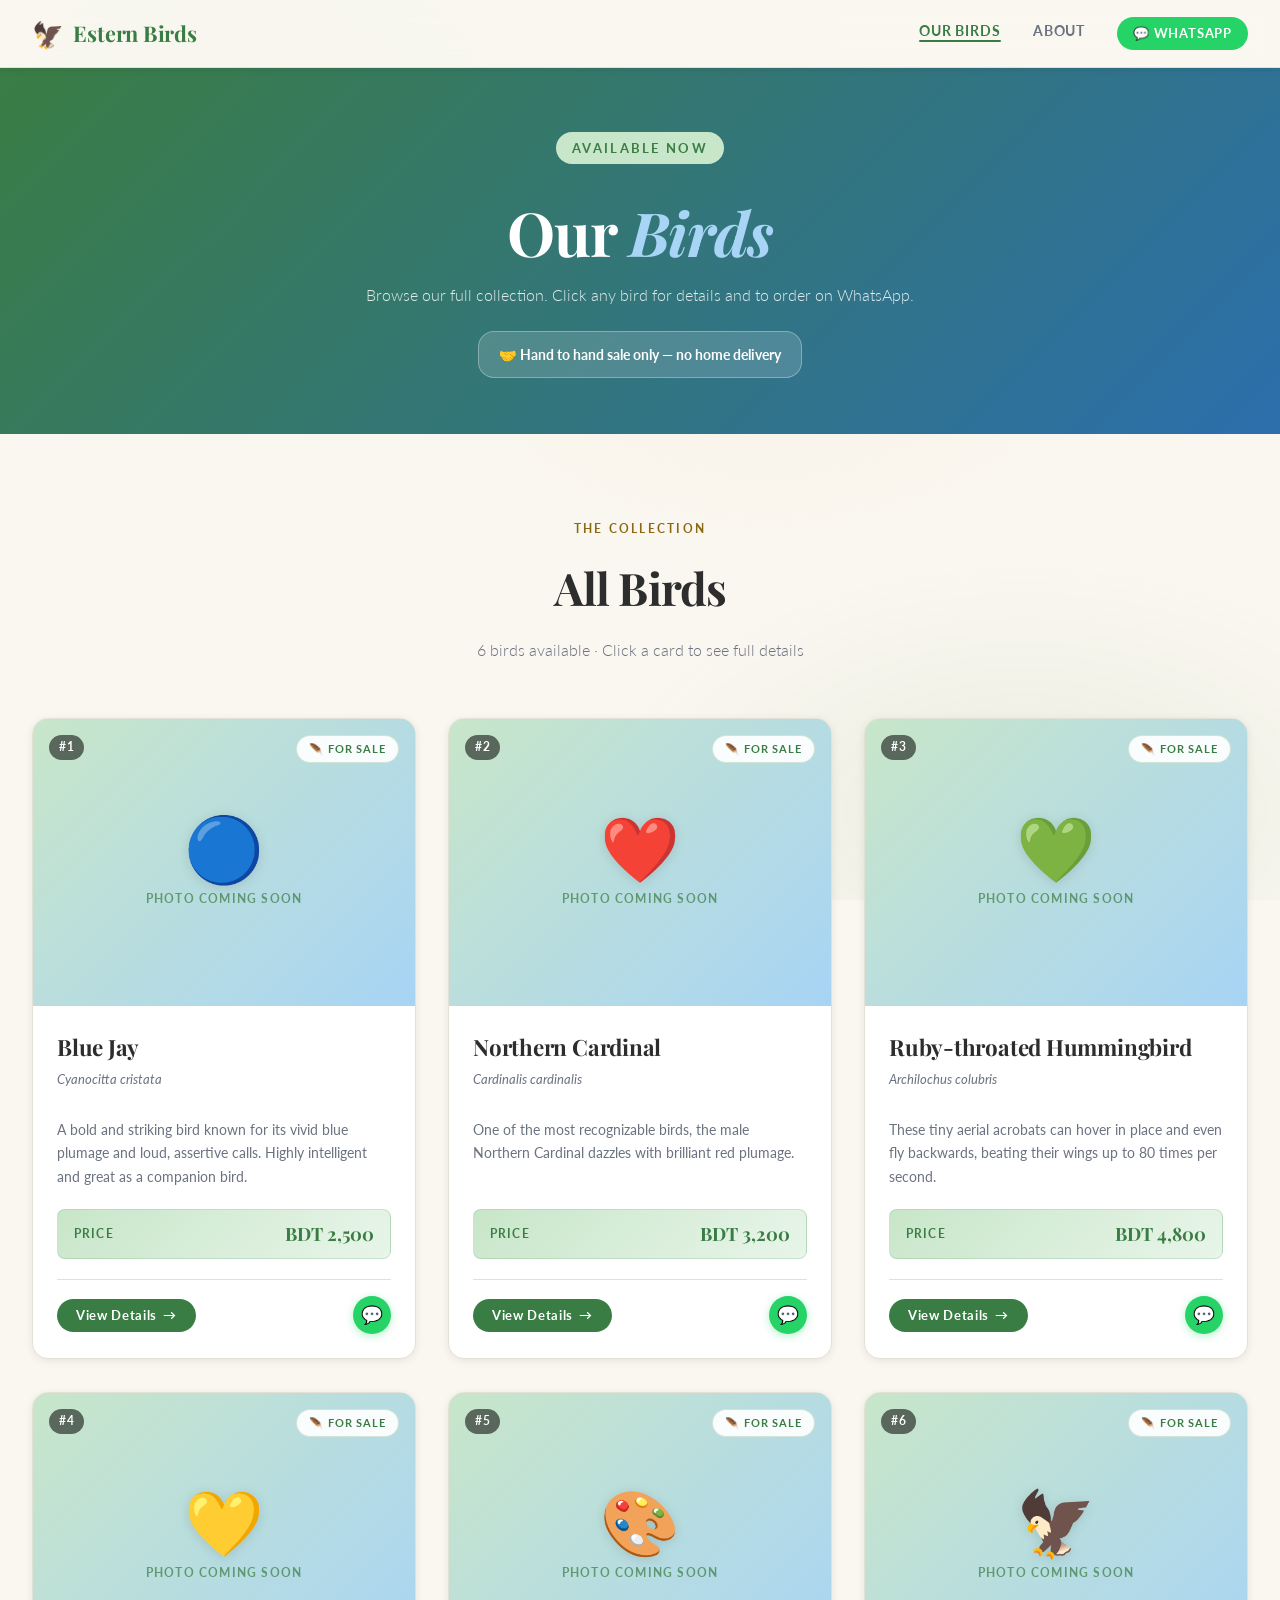
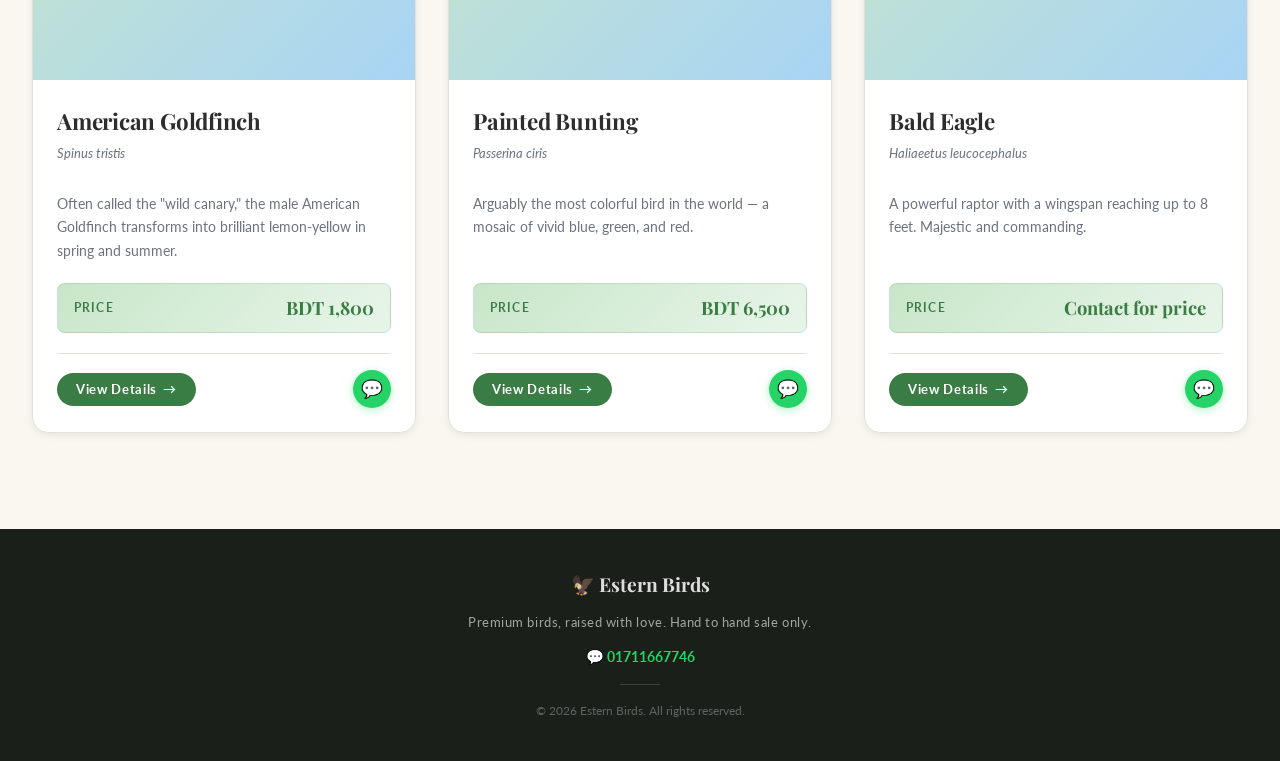
==== birds.html @ b50571fa "Estern Birds v5.1 — bird shop website" ====
<!DOCTYPE html>
<html lang="en">
<head>
  <meta charset="UTF-8" />
  <meta name="viewport" content="width=device-width, initial-scale=1.0" />
  <meta name="description" content="Estern Birds — browse all our birds for sale. Hand to hand sale only. Contact us on WhatsApp: 01711667746." />
  <title>Our Birds — Estern Birds</title>

  <link rel="dns-prefetch" href="https://fonts.googleapis.com" />
  <link rel="dns-prefetch" href="https://cdn.jsdelivr.net" />
  <link rel="dns-prefetch" href="https://xirusglqbsijqqzzzuqk.supabase.co" />
  <link rel="dns-prefetch" href="https://res.cloudinary.com" />

  <link rel="preconnect" href="https://fonts.googleapis.com" />
  <link rel="preconnect" href="https://fonts.gstatic.com" crossorigin />

  <link rel="stylesheet" href="https://fonts.googleapis.com/css2?family=Playfair+Display:ital,wght@0,700;1,400&family=Lato:wght@300;400;700&display=swap" />
  <link rel="stylesheet" href="styles.css" />

  <script src="https://cdn.jsdelivr.net/npm/@supabase/supabase-js@2/dist/umd/supabase.min.js" defer></script>
</head>
<body>

  <!-- ===================== NAVIGATION ===================== -->
  <nav class="navbar" role="navigation" aria-label="Main navigation">
    <a href="index.html" class="navbar__logo" aria-label="Estern Birds home">
      <span class="navbar__logo-icon" aria-hidden="true">🦅</span>
      Estern Birds
    </a>
    <ul class="navbar__links">
      <li><a href="birds.html" class="navbar__link--active">Our Birds</a></li>
      <li><a href="index.html#about">About</a></li>
      <li>
        <a href="https://wa.me/8801711667746" target="_blank" rel="noopener noreferrer" class="navbar__whatsapp">
          💬 WhatsApp
        </a>
      </li>
    </ul>
  </nav>

  <!-- ===================== PAGE HEADER ===================== -->
  <header class="page-hero">
    <div class="page-hero__inner">
      <span class="hero__eyebrow">Available Now</span>
      <h1 class="page-hero__title">Our <em>Birds</em></h1>
      <p class="page-hero__subtitle">Browse our full collection. Click any bird for details and to order on WhatsApp.</p>
      <div class="page-hero__notice">
        🤝 Hand to hand sale only — no home delivery
      </div>
    </div>
  </header>

  <!-- ===================== BIRDS GRID ===================== -->
  <main>
    <section class="gallery" aria-labelledby="gallery-title">
      <div class="section-header reveal">
        <span class="section-header__eyebrow">The Collection</span>
        <h2 class="section-header__title" id="gallery-title">All Birds</h2>
        <p class="section-header__subtitle">
          <span id="stat-count">—</span> birds available · Click a card to see full details
        </p>
      </div>
      <div class="bird-grid" id="bird-grid" role="list" aria-label="Bird collection">
        <div class="loading-state" aria-live="polite">
          <div class="loading-spinner" aria-hidden="true"></div>
          <p>Loading birds…</p>
        </div>
      </div>
    </section>
  </main>

  <!-- ===================== FOOTER ===================== -->
  <footer class="footer" role="contentinfo">
    <div class="footer__inner">
      <div class="footer__logo">🦅 Estern Birds</div>
      <div class="footer__tagline">Premium birds, raised with love. Hand to hand sale only.</div>
      <a href="https://wa.me/8801711667746" target="_blank" rel="noopener noreferrer" class="footer__whatsapp">
        💬 01711667746
      </a>
      <div class="footer__divider" aria-hidden="true"></div>
      <div class="footer__copy">&copy; <span id="footer-year"></span> Estern Birds. All rights reserved.</div>
    </div>
  </footer>

  <!-- ===================== MODAL ===================== -->
  <div class="modal-overlay" id="modal-overlay" role="dialog" aria-modal="true"
       aria-labelledby="modal-bird-name" aria-hidden="true">
    <div class="modal">
      <div class="modal__image-wrap" id="modal-media-wrap">
        <video class="modal__video" id="modal-video" controls playsinline
               style="display:none" preload="none">
          Your browser does not support video.
        </video>
        <img class="modal__image" id="modal-image" src="" alt="" style="display:none" />
        <div class="modal__placeholder" id="modal-placeholder" aria-hidden="true"></div>
        <button class="modal__close" id="modal-close" aria-label="Close bird details">✕</button>
      </div>
      <div class="modal__body">
        <div class="modal__id" id="modal-id"></div>
        <h2 class="modal__name" id="modal-bird-name"></h2>
        <p class="modal__species" id="modal-species"></p>
        <div class="modal__meta" id="modal-meta"></div>
        <p class="modal__description" id="modal-description"></p>
        <div class="modal__fun-fact" id="modal-fun-fact-block">
          <span class="modal__fun-fact-icon" aria-hidden="true">💡</span>
          <div class="modal__fun-fact-content">
            <strong>Fun Fact</strong>
            <p id="modal-fun-fact"></p>
          </div>
        </div>
        <div class="modal__purchase">
          <div class="modal__price-wrap">
            <span class="modal__price-label">Price</span>
            <span class="modal__price" id="modal-price"></span>
          </div>
          <a class="modal__whatsapp-btn" id="modal-whatsapp" href="#" target="_blank" rel="noopener noreferrer">
            💬 Order on WhatsApp
          </a>
        </div>
        <p class="modal__sale-note">🤝 Hand to hand sale only — no home delivery</p>
      </div>
    </div>
  </div>

  <script src="script.js" defer></script>
</body>
</html>
---- styles.css ----
/* ============================================================
   Estern Birds — styles.css  v5.0
   ============================================================ */

/* Fonts loaded via <link> in HTML for faster render — no @import here */

/* ---------- CSS Custom Properties ---------- */
:root {
  --color-sky:        #5b9bd5;
  --color-sky-light:  #a8d4f5;
  --color-sky-dark:   #2c6fad;
  --color-forest:     #3a7d44;
  --color-forest-mid: #5aaa68;
  --color-forest-light: #c8e6c9;
  --color-earth:      #8b6914;
  --color-earth-light:#f5e6c8;
  --color-cream:      #faf7f0;
  --color-white:      #ffffff;
  --color-text:       #2d2d2d;
  --color-text-muted: #6b7280;
  --color-border:     #e5e0d5;

  --font-heading: 'Playfair Display', Georgia, serif;
  --font-body:    'Lato', 'Helvetica Neue', Arial, sans-serif;

  --shadow-sm:  0 2px 8px rgba(0,0,0,0.08);
  --shadow-md:  0 6px 24px rgba(0,0,0,0.12);
  --shadow-lg:  0 16px 48px rgba(0,0,0,0.18);
  --radius-sm:  8px;
  --radius-md:  16px;
  --radius-lg:  24px;

  --transition: 0.3s cubic-bezier(0.4, 0, 0.2, 1);
}

/* ---------- Reset & Base ---------- */
*, *::before, *::after {
  box-sizing: border-box;
  margin: 0;
  padding: 0;
}

html {
  scroll-behavior: smooth;
}

body {
  font-family: var(--font-body);
  color: var(--color-text);
  background-color: var(--color-cream);
  line-height: 1.6;
  overflow-x: hidden;
}

img {
  max-width: 100%;
  display: block;
}

a {
  color: inherit;
  text-decoration: none;
}

/* ---------- Static Background (no animation = faster paint) ---------- */
body::before {
  content: '';
  position: fixed;
  inset: 0;
  z-index: -1;
  background:
    radial-gradient(ellipse 80% 60% at 20% 10%, rgba(91,155,213,0.10) 0%, transparent 60%),
    radial-gradient(ellipse 60% 50% at 80% 90%, rgba(58,125,68,0.08) 0%, transparent 55%),
    radial-gradient(ellipse 50% 40% at 60% 40%, rgba(245,230,200,0.15) 0%, transparent 50%);
  will-change: auto;
}

/* ---------- Navigation ---------- */
.navbar {
  position: sticky;
  top: 0;
  z-index: 100;
  display: flex;
  align-items: center;
  justify-content: space-between;
  padding: 0 2rem;
  height: 68px;
  background: rgba(250, 247, 240, 0.88);
  backdrop-filter: blur(12px);
  -webkit-backdrop-filter: blur(12px);
  border-bottom: 1px solid var(--color-border);
  box-shadow: var(--shadow-sm);
}

.navbar__logo {
  display: flex;
  align-items: center;
  gap: 0.6rem;
  font-family: var(--font-heading);
  font-size: 1.35rem;
  font-weight: 700;
  color: var(--color-forest);
  letter-spacing: -0.01em;
}

.navbar__logo-icon {
  font-size: 1.6rem;
  line-height: 1;
}

.navbar__links {
  display: flex;
  list-style: none;
  gap: 2rem;
}

.navbar__links a {
  font-size: 0.9rem;
  font-weight: 700;
  letter-spacing: 0.06em;
  text-transform: uppercase;
  color: var(--color-text-muted);
  transition: color var(--transition);
  position: relative;
}

.navbar__links a::after {
  content: '';
  position: absolute;
  bottom: -3px;
  left: 0;
  width: 0;
  height: 2px;
  background: var(--color-forest);
  border-radius: 2px;
  transition: width var(--transition);
}

.navbar__links a:hover {
  color: var(--color-forest);
}

.navbar__links a:hover::after {
  width: 100%;
}

.navbar__whatsapp {
  display: inline-flex;
  align-items: center;
  gap: 0.35rem;
  background: #25d366;
  color: #fff !important;
  padding: 0.35rem 1rem;
  border-radius: 100px;
  font-size: 0.82rem !important;
  transition: background var(--transition), transform var(--transition) !important;
}

.navbar__whatsapp:hover {
  background: #1ebe5d !important;
  transform: translateY(-1px);
}

.navbar__whatsapp::after {
  display: none !important;
}

/* ---------- Birds Page Hero ---------- */
.page-hero {
  background: linear-gradient(135deg, var(--color-forest) 0%, var(--color-sky-dark) 100%);
  color: var(--color-white);
  padding: 4rem 2rem 3.5rem;
  text-align: center;
}

.page-hero__inner {
  max-width: 700px;
  margin: 0 auto;
}

.page-hero__title {
  font-family: var(--font-heading);
  font-size: clamp(2.2rem, 5vw, 3.8rem);
  font-weight: 700;
  line-height: 1.1;
  color: var(--color-white);
  margin: 0.8rem 0 1rem;
  letter-spacing: -0.02em;
}

.page-hero__title em {
  font-style: italic;
  color: var(--color-sky-light);
}

.page-hero__subtitle {
  font-size: 1rem;
  opacity: 0.85;
  font-weight: 300;
  margin-bottom: 1.5rem;
}

.page-hero__notice {
  display: inline-flex;
  align-items: center;
  gap: 0.6rem;
  background: rgba(255,255,255,0.15);
  border: 1px solid rgba(255,255,255,0.3);
  border-radius: var(--radius-md);
  padding: 0.75rem 1.25rem;
  font-size: 0.88rem;
  font-weight: 700;
  color: #fff;
  max-width: 480px;
  text-align: left;
  line-height: 1.5;
}

/* Active nav link */
.navbar__link--active {
  color: var(--color-forest) !important;
}

.navbar__link--active::after {
  width: 100% !important;
}

/* Modal sale note */
.modal__sale-note {
  margin-top: 1rem;
  text-align: center;
  font-size: 0.82rem;
  font-weight: 700;
  color: var(--color-text-muted);
  background: var(--color-earth-light);
  border-radius: var(--radius-sm);
  padding: 0.5rem 1rem;
}

/* ---------- Hero Notice ---------- */
.hero__notice {
  display: inline-flex;
  align-items: center;
  gap: 0.6rem;
  background: var(--color-forest-light);
  border: 1px solid rgba(58,125,68,0.25);
  color: var(--color-forest);
  font-size: 0.88rem;
  font-weight: 700;
  padding: 0.55rem 1.25rem;
  border-radius: 100px;
  margin-bottom: 2rem;
}

/* ---------- Featured Section ---------- */
.featured {
  padding: 5rem 2rem 4rem;
  background: var(--color-cream);
}

.featured__inner {
  max-width: 1280px;
  margin: 0 auto;
}

.featured__cta-wrap {
  text-align: center;
  margin-top: 3rem;
}

.featured__cta {
  display: inline-flex;
  align-items: center;
  gap: 0.5rem;
  background: var(--color-forest);
  color: var(--color-white);
  font-family: var(--font-body);
  font-size: 1rem;
  font-weight: 700;
  padding: 0.9rem 2.2rem;
  border-radius: 100px;
  text-decoration: none;
  transition: background var(--transition), transform var(--transition), box-shadow var(--transition);
  box-shadow: 0 4px 16px rgba(58,125,68,0.3);
}

.featured__cta:hover {
  background: var(--color-sky-dark);
  transform: translateY(-2px);
  box-shadow: 0 8px 24px rgba(44,111,173,0.35);
}

/* ---------- How It Works ---------- */
.how {
  background: linear-gradient(135deg, #f0f7f1 0%, #e8f4fd 100%);
  padding: 5rem 2rem;
  border-top: 1px solid var(--color-border);
  border-bottom: 1px solid var(--color-border);
}

.how__inner {
  max-width: 900px;
  margin: 0 auto;
  text-align: center;
}

.how__steps {
  display: flex;
  align-items: center;
  justify-content: center;
  gap: 1.5rem;
  margin-top: 3rem;
  flex-wrap: wrap;
}

.how__step {
  background: var(--color-white);
  border-radius: var(--radius-md);
  padding: 2rem 1.5rem;
  flex: 1;
  min-width: 180px;
  max-width: 220px;
  box-shadow: var(--shadow-sm);
  border: 1px solid var(--color-border);
}

.how__step-icon {
  font-size: 2.5rem;
  margin-bottom: 0.75rem;
}

.how__step-title {
  font-family: var(--font-heading);
  font-size: 1.1rem;
  font-weight: 700;
  color: var(--color-text);
  margin-bottom: 0.5rem;
}

.how__step-text {
  font-size: 0.85rem;
  color: var(--color-text-muted);
  line-height: 1.6;
}

.how__step-arrow {
  font-size: 1.5rem;
  color: var(--color-forest);
  font-weight: 700;
  flex-shrink: 0;
}

@media (max-width: 600px) {
  .how__step-arrow { display: none; }
  .how__steps { gap: 1rem; }
  .how__step { max-width: 100%; }
}

/* ---------- Hero ---------- */
.hero {
  position: relative;
  display: flex;
  flex-direction: column;
  align-items: center;
  justify-content: center;
  text-align: center;
  padding: 7rem 2rem 6rem;
  overflow: hidden;
}

.hero__feathers {
  position: absolute;
  inset: 0;
  pointer-events: none;
  overflow: hidden;
}

.hero__feather {
  position: absolute;
  font-size: 1.4rem;
  opacity: 0.18;
  animation: floatFeather linear infinite;
}

.hero__feather:nth-child(1)  { left: 8%;  top: 15%; animation-duration: 14s; animation-delay: 0s;   font-size: 1.8rem; }
.hero__feather:nth-child(2)  { left: 22%; top: 70%; animation-duration: 18s; animation-delay: -4s;  font-size: 1.2rem; }
.hero__feather:nth-child(3)  { left: 40%; top: 10%; animation-duration: 12s; animation-delay: -2s;  font-size: 2rem;   }
.hero__feather:nth-child(4)  { left: 60%; top: 80%; animation-duration: 16s; animation-delay: -6s;  font-size: 1.5rem; }
.hero__feather:nth-child(5)  { left: 78%; top: 20%; animation-duration: 20s; animation-delay: -8s;  font-size: 1.1rem; }
.hero__feather:nth-child(6)  { left: 90%; top: 55%; animation-duration: 15s; animation-delay: -3s;  font-size: 1.7rem; }
.hero__feather:nth-child(7)  { left: 5%;  top: 50%; animation-duration: 22s; animation-delay: -10s; font-size: 1.3rem; }
.hero__feather:nth-child(8)  { left: 50%; top: 45%; animation-duration: 17s; animation-delay: -5s;  font-size: 0.9rem; }

@keyframes floatFeather {
  0%   { transform: translateY(0px) rotate(0deg);   opacity: 0.18; }
  25%  { transform: translateY(-18px) rotate(8deg);  opacity: 0.25; }
  50%  { transform: translateY(-8px) rotate(-5deg);  opacity: 0.18; }
  75%  { transform: translateY(-22px) rotate(12deg); opacity: 0.22; }
  100% { transform: translateY(0px) rotate(0deg);   opacity: 0.18; }
}

.hero__eyebrow {
  display: inline-block;
  font-family: var(--font-body);
  font-size: 0.8rem;
  font-weight: 700;
  letter-spacing: 0.18em;
  text-transform: uppercase;
  color: var(--color-forest);
  background: var(--color-forest-light);
  padding: 0.35rem 1rem;
  border-radius: 100px;
  margin-bottom: 1.4rem;
}

.hero__title {
  font-family: var(--font-heading);
  font-size: clamp(2.8rem, 7vw, 5.5rem);
  font-weight: 700;
  line-height: 1.1;
  color: var(--color-text);
  margin-bottom: 1.2rem;
  letter-spacing: -0.02em;
}

.hero__title em {
  font-style: italic;
  color: var(--color-forest);
}

.hero__tagline {
  font-size: clamp(1rem, 2.5vw, 1.25rem);
  color: var(--color-text-muted);
  max-width: 560px;
  margin-bottom: 2.5rem;
  font-weight: 300;
  line-height: 1.7;
}

.hero__sale-note {
  display: block;
  margin-top: 0.75rem;
  font-size: 0.95rem;
  font-weight: 700;
  color: var(--color-forest);
  background: var(--color-forest-light);
  padding: 0.4rem 1rem;
  border-radius: 100px;
  display: inline-block;
}

.hero__actions {
  display: flex;
  gap: 1rem;
  flex-wrap: wrap;
  justify-content: center;
}

.hero__cta {
  display: inline-flex;
  align-items: center;
  gap: 0.5rem;
  background: var(--color-forest);
  color: var(--color-white);
  font-family: var(--font-body);
  font-size: 0.95rem;
  font-weight: 700;
  letter-spacing: 0.04em;
  padding: 0.85rem 2rem;
  border-radius: 100px;
  border: none;
  cursor: pointer;
  transition: background var(--transition), transform var(--transition), box-shadow var(--transition);
  box-shadow: 0 4px 16px rgba(58,125,68,0.35);
}

.hero__cta:hover {
  background: var(--color-sky-dark);
  transform: translateY(-2px);
  box-shadow: 0 8px 24px rgba(44,111,173,0.35);
}

.hero__cta--whatsapp {
  background: #25d366;
  box-shadow: 0 4px 16px rgba(37,211,102,0.35);
}

.hero__cta--whatsapp:hover {
  background: #1ebe5d;
  box-shadow: 0 8px 24px rgba(37,211,102,0.4);
}

.hero__stats {
  display: flex;
  gap: 3rem;
  margin-top: 4rem;
  padding-top: 2.5rem;
  border-top: 1px solid var(--color-border);
}

.hero__stat {
  text-align: center;
}

.hero__stat-number {
  font-family: var(--font-heading);
  font-size: 2rem;
  font-weight: 700;
  color: var(--color-forest);
  line-height: 1;
}

.hero__stat-label {
  font-size: 0.8rem;
  color: var(--color-text-muted);
  text-transform: uppercase;
  letter-spacing: 0.1em;
  margin-top: 0.3rem;
}

/* ---------- Gallery Section ---------- */
.gallery {
  padding: 5rem 2rem 6rem;
  max-width: 1280px;
  margin: 0 auto;
}

.section-header {
  text-align: center;
  margin-bottom: 3.5rem;
}

.section-header__eyebrow {
  display: inline-block;
  font-size: 0.78rem;
  font-weight: 700;
  letter-spacing: 0.18em;
  text-transform: uppercase;
  color: var(--color-earth);
  margin-bottom: 0.8rem;
}

.section-header__title {
  font-family: var(--font-heading);
  font-size: clamp(1.8rem, 4vw, 2.8rem);
  font-weight: 700;
  color: var(--color-text);
  letter-spacing: -0.02em;
  margin-bottom: 0.8rem;
}

.section-header__subtitle {
  font-size: 1rem;
  color: var(--color-text-muted);
  max-width: 480px;
  margin: 0 auto;
  font-weight: 300;
}

/* ---------- Bird Grid ---------- */
.bird-grid {
  display: grid;
  grid-template-columns: repeat(auto-fill, minmax(320px, 1fr));
  gap: 2rem;
}

/* ---------- Bird Card ---------- */
.bird-card {
  background: var(--color-white);
  border-radius: var(--radius-md);
  overflow: hidden;
  box-shadow: var(--shadow-sm);
  border: 1px solid var(--color-border);
  transition: transform var(--transition), box-shadow var(--transition);
  display: flex;
  flex-direction: column;
  cursor: pointer;
  will-change: transform;
  contain: layout style;
}

.bird-card:hover {
  transform: translateY(-8px);
  box-shadow: var(--shadow-lg);
}

.bird-card__image-wrap {
  position: relative;
  width: 100%;
  aspect-ratio: 4 / 3;
  overflow: hidden;
  background: linear-gradient(135deg, var(--color-forest-light) 0%, var(--color-sky-light) 100%);
}

.bird-card__image {
  width: 100%;
  height: 100%;
  object-fit: cover;
  transition: transform 0.5s cubic-bezier(0.4, 0, 0.2, 1);
}

.bird-card:hover .bird-card__image {
  transform: scale(1.06);
}

.bird-card__placeholder {
  position: absolute;
  inset: 0;
  display: flex;
  flex-direction: column;
  align-items: center;
  justify-content: center;
  gap: 0.6rem;
  background: linear-gradient(135deg, var(--color-forest-light) 0%, var(--color-sky-light) 100%);
}

.bird-card__placeholder-icon {
  font-size: 4rem;
  line-height: 1;
  filter: drop-shadow(0 2px 6px rgba(0,0,0,0.12));
}

.bird-card__placeholder-text {
  font-size: 0.75rem;
  font-weight: 700;
  letter-spacing: 0.1em;
  text-transform: uppercase;
  color: var(--color-forest);
  opacity: 0.7;
}

.bird-card__badge {
  position: absolute;
  top: 1rem;
  right: 1rem;
  background: rgba(255,255,255,0.92);
  backdrop-filter: blur(6px);
  border-radius: 100px;
  padding: 0.25rem 0.75rem;
  font-size: 0.7rem;
  font-weight: 700;
  letter-spacing: 0.08em;
  text-transform: uppercase;
  color: var(--color-forest);
  border: 1px solid rgba(58,125,68,0.2);
}

.bird-card__body {
  padding: 1.5rem;
  flex: 1;
  display: flex;
  flex-direction: column;
}

.bird-card__name {
  font-family: var(--font-heading);
  font-size: 1.4rem;
  font-weight: 700;
  color: var(--color-text);
  margin-bottom: 0.2rem;
  letter-spacing: -0.01em;
}

.bird-card__species {
  font-size: 0.82rem;
  font-style: italic;
  color: var(--color-text-muted);
  margin-bottom: 1rem;
}

.bird-card__description {
  font-size: 0.9rem;
  color: var(--color-text-muted);
  line-height: 1.65;
  flex: 1;
  margin-bottom: 1.25rem;
  display: -webkit-box;
  -webkit-line-clamp: 3;
  -webkit-box-orient: vertical;
  overflow: hidden;
}

.bird-card__fun-fact {
  display: flex;
  gap: 0.5rem;
  align-items: flex-start;
  background: var(--color-earth-light);
  border-left: 3px solid var(--color-earth);
  border-radius: 0 var(--radius-sm) var(--radius-sm) 0;
  padding: 0.65rem 0.85rem;
  margin-bottom: 1.25rem;
  font-size: 0.8rem;
  color: var(--color-earth);
  line-height: 1.5;
}

.bird-card__fun-fact-icon {
  flex-shrink: 0;
  font-size: 0.9rem;
  margin-top: 0.05rem;
}

/* ---------- Price Row ---------- */
.bird-card__price-row {
  display: flex;
  align-items: center;
  justify-content: space-between;
  background: linear-gradient(135deg, var(--color-forest-light) 0%, #e8f5e9 100%);
  border-radius: var(--radius-sm);
  padding: 0.6rem 1rem;
  margin-bottom: 1.25rem;
  border: 1px solid rgba(58,125,68,0.15);
}

.bird-card__price-label {
  font-size: 0.72rem;
  font-weight: 700;
  letter-spacing: 0.1em;
  text-transform: uppercase;
  color: var(--color-forest);
}

.bird-card__price {
  font-family: var(--font-heading);
  font-size: 1.15rem;
  font-weight: 700;
  color: var(--color-forest);
}

.bird-card__footer {
  display: flex;
  align-items: center;
  justify-content: space-between;
  padding-top: 1rem;
  border-top: 1px solid var(--color-border);
}

.bird-card__btn {
  display: inline-flex;
  align-items: center;
  gap: 0.4rem;
  background: var(--color-forest);
  color: var(--color-white);
  font-family: var(--font-body);
  font-size: 0.82rem;
  font-weight: 700;
  letter-spacing: 0.05em;
  padding: 0.55rem 1.2rem;
  border-radius: 100px;
  border: none;
  cursor: pointer;
  transition: background var(--transition), transform var(--transition);
}

.bird-card__btn:hover {
  background: var(--color-sky-dark);
  transform: translateX(2px);
}

.bird-card__btn-arrow {
  transition: transform var(--transition);
}

.bird-card__btn:hover .bird-card__btn-arrow {
  transform: translateX(3px);
}

/* WhatsApp quick-order button on card */
.bird-card__whatsapp {
  display: inline-flex;
  align-items: center;
  justify-content: center;
  width: 38px;
  height: 38px;
  border-radius: 50%;
  background: #25d366;
  font-size: 1.1rem;
  text-decoration: none;
  transition: background var(--transition), transform var(--transition), box-shadow var(--transition);
  box-shadow: 0 2px 8px rgba(37,211,102,0.35);
  flex-shrink: 0;
}

.bird-card__whatsapp:hover {
  background: #1ebe5d;
  transform: scale(1.12);
  box-shadow: 0 4px 14px rgba(37,211,102,0.5);
}

.bird-card__icon {
  font-size: 1.4rem;
  line-height: 1;
}

/* ---------- Loading State ---------- */
.loading-state {
  grid-column: 1 / -1;
  display: flex;
  flex-direction: column;
  align-items: center;
  justify-content: center;
  padding: 5rem 2rem;
  gap: 1.2rem;
  color: var(--color-text-muted);
}

.loading-spinner {
  width: 44px;
  height: 44px;
  border: 3px solid var(--color-border);
  border-top-color: var(--color-forest);
  border-radius: 50%;
  animation: spin 0.8s linear infinite;
}

@keyframes spin {
  to { transform: rotate(360deg); }
}

/* ---------- Modal Video Player ---------- */
.modal__video {
  width: 100%;
  height: 100%;
  object-fit: cover;
  background: #000;
  display: block;
}

/* ---------- Bird Card ID ---------- */
.bird-card__id {
  position: absolute;
  top: 1rem;
  left: 1rem;
  background: rgba(0,0,0,0.55);
  color: #fff;
  font-size: 0.72rem;
  font-weight: 700;
  letter-spacing: 0.08em;
  padding: 0.2rem 0.6rem;
  border-radius: 100px;
  backdrop-filter: blur(4px);
  z-index: 2;
}

/* ---------- Bird Card Meta (gender + age) ---------- */
.bird-card__meta {
  display: flex;
  gap: 0.5rem;
  flex-wrap: wrap;
  margin-bottom: 0.75rem;
}

.bird-card__meta-tag {
  display: inline-flex;
  align-items: center;
  gap: 0.25rem;
  background: var(--color-sky-light);
  color: var(--color-sky-dark);
  font-size: 0.75rem;
  font-weight: 700;
  padding: 0.2rem 0.65rem;
  border-radius: 100px;
  border: 1px solid rgba(44,111,173,0.15);
}

/* ---------- Modal ID + Meta ---------- */
.modal__id {
  display: inline-block;
  background: var(--color-text);
  color: #fff;
  font-size: 0.75rem;
  font-weight: 700;
  letter-spacing: 0.1em;
  padding: 0.2rem 0.7rem;
  border-radius: 100px;
  margin-bottom: 0.6rem;
}

.modal__meta {
  display: flex;
  gap: 0.5rem;
  flex-wrap: wrap;
  margin-bottom: 1rem;
}

.modal__meta-tag {
  display: inline-flex;
  align-items: center;
  gap: 0.3rem;
  background: var(--color-sky-light);
  color: var(--color-sky-dark);
  font-size: 0.82rem;
  font-weight: 700;
  padding: 0.3rem 0.85rem;
  border-radius: 100px;
  border: 1px solid rgba(44,111,173,0.15);
}

/* ---------- Bird Card Video Badge ---------- */
.bird-card__video-badge {
  position: absolute;
  bottom: 1rem;
  left: 1rem;
  background: rgba(0,0,0,0.72);
  color: #fff;
  font-size: 0.72rem;
  font-weight: 700;
  letter-spacing: 0.06em;
  padding: 0.25rem 0.7rem;
  border-radius: 100px;
  backdrop-filter: blur(4px);
  border: 1px solid rgba(255,255,255,0.2);
}

/* ---------- Modal ---------- */
.modal-overlay {
  position: fixed;
  inset: 0;
  z-index: 200;
  background: rgba(0,0,0,0.55);
  backdrop-filter: blur(4px);
  display: flex;
  align-items: center;
  justify-content: center;
  padding: 1.5rem;
  opacity: 0;
  pointer-events: none;
  transition: opacity var(--transition);
}

.modal-overlay.is-open {
  opacity: 1;
  pointer-events: all;
}

.modal {
  background: var(--color-white);
  border-radius: var(--radius-lg);
  max-width: 640px;
  width: 100%;
  max-height: 90vh;
  overflow-y: auto;
  box-shadow: var(--shadow-lg);
  transform: translateY(24px) scale(0.97);
  transition: transform var(--transition);
}

.modal-overlay.is-open .modal {
  transform: translateY(0) scale(1);
}

.modal__image-wrap {
  position: relative;
  width: 100%;
  aspect-ratio: 16 / 9;
  overflow: hidden;
  background: linear-gradient(135deg, var(--color-forest-light) 0%, var(--color-sky-light) 100%);
}

.modal__image {
  width: 100%;
  height: 100%;
  object-fit: cover;
}

.modal__placeholder {
  position: absolute;
  inset: 0;
  display: flex;
  align-items: center;
  justify-content: center;
  font-size: 6rem;
}

.modal__close {
  position: absolute;
  top: 1rem;
  right: 1rem;
  width: 36px;
  height: 36px;
  border-radius: 50%;
  background: rgba(255,255,255,0.9);
  border: none;
  cursor: pointer;
  font-size: 1.1rem;
  display: flex;
  align-items: center;
  justify-content: center;
  transition: background var(--transition), transform var(--transition);
  z-index: 10;
}

.modal__close:hover {
  background: var(--color-white);
  transform: scale(1.1);
}

.modal__body {
  padding: 2rem;
}

.modal__name {
  font-family: var(--font-heading);
  font-size: 2rem;
  font-weight: 700;
  color: var(--color-text);
  margin-bottom: 0.25rem;
}

.modal__species {
  font-size: 0.9rem;
  font-style: italic;
  color: var(--color-text-muted);
  margin-bottom: 1.25rem;
}

.modal__description {
  font-size: 0.95rem;
  color: var(--color-text-muted);
  line-height: 1.75;
  margin-bottom: 1.5rem;
}

.modal__fun-fact {
  display: flex;
  gap: 0.75rem;
  align-items: flex-start;
  background: var(--color-earth-light);
  border-radius: var(--radius-sm);
  padding: 1rem 1.25rem;
  border-left: 4px solid var(--color-earth);
}

.modal__fun-fact-icon {
  font-size: 1.2rem;
  flex-shrink: 0;
}

.modal__fun-fact-content strong {
  display: block;
  font-size: 0.75rem;
  font-weight: 700;
  letter-spacing: 0.1em;
  text-transform: uppercase;
  color: var(--color-earth);
  margin-bottom: 0.3rem;
}

.modal__fun-fact-content p {
  font-size: 0.88rem;
  color: var(--color-text);
  line-height: 1.6;
}

/* ---------- Modal Purchase Row ---------- */
.modal__purchase {
  display: flex;
  align-items: center;
  justify-content: space-between;
  gap: 1rem;
  margin-top: 1.5rem;
  padding: 1.25rem;
  background: linear-gradient(135deg, var(--color-forest-light) 0%, #e8f5e9 100%);
  border-radius: var(--radius-md);
  border: 1px solid rgba(58,125,68,0.15);
  flex-wrap: wrap;
}

.modal__price-wrap {
  display: flex;
  flex-direction: column;
  gap: 0.15rem;
}

.modal__price-label {
  font-size: 0.72rem;
  font-weight: 700;
  letter-spacing: 0.1em;
  text-transform: uppercase;
  color: var(--color-forest);
}

.modal__price {
  font-family: var(--font-heading);
  font-size: 1.6rem;
  font-weight: 700;
  color: var(--color-forest);
  line-height: 1;
}

.modal__whatsapp-btn {
  display: inline-flex;
  align-items: center;
  gap: 0.5rem;
  background: #25d366;
  color: #fff;
  font-family: var(--font-body);
  font-size: 0.9rem;
  font-weight: 700;
  padding: 0.75rem 1.5rem;
  border-radius: 100px;
  text-decoration: none;
  transition: background var(--transition), transform var(--transition), box-shadow var(--transition);
  box-shadow: 0 4px 14px rgba(37,211,102,0.35);
  white-space: nowrap;
}

.modal__whatsapp-btn:hover {
  background: #1ebe5d;
  transform: translateY(-2px);
  box-shadow: 0 6px 20px rgba(37,211,102,0.45);
}

/* ---------- About Section ---------- */
.about {
  background: linear-gradient(135deg, var(--color-forest) 0%, var(--color-sky-dark) 100%);
  color: var(--color-white);
  padding: 5rem 2rem;
  text-align: center;
}

.about__inner {
  max-width: 680px;
  margin: 0 auto;
}

.about__icon {
  font-size: 3.5rem;
  margin-bottom: 1.2rem;
  display: block;
}

.about__title {
  font-family: var(--font-heading);
  font-size: clamp(1.8rem, 4vw, 2.5rem);
  font-weight: 700;
  margin-bottom: 1rem;
  letter-spacing: -0.02em;
}

.about__text {
  font-size: 1rem;
  line-height: 1.8;
  opacity: 0.88;
  font-weight: 300;
  margin-bottom: 1.5rem;
}

.about__badges {
  display: flex;
  gap: 0.75rem;
  flex-wrap: wrap;
  justify-content: center;
  margin-bottom: 0.5rem;
}

.about__badge {
  background: rgba(255,255,255,0.15);
  border: 1px solid rgba(255,255,255,0.3);
  color: #fff;
  font-size: 0.82rem;
  font-weight: 700;
  padding: 0.4rem 1rem;
  border-radius: 100px;
  letter-spacing: 0.03em;
}

.about__cta {
  display: inline-flex;
  align-items: center;
  gap: 0.5rem;
  background: #25d366;
  color: #fff;
  font-family: var(--font-body);
  font-size: 0.95rem;
  font-weight: 700;
  padding: 0.8rem 1.8rem;
  border-radius: 100px;
  margin-top: 2rem;
  text-decoration: none;
  transition: background var(--transition), transform var(--transition), box-shadow var(--transition);
  box-shadow: 0 4px 16px rgba(37,211,102,0.35);
}

.about__cta:hover {
  background: #1ebe5d;
  transform: translateY(-2px);
  box-shadow: 0 8px 24px rgba(37,211,102,0.45);
}

/* ---------- Footer ---------- */
.footer {
  background: #1a1f1a;
  color: rgba(255,255,255,0.6);
  padding: 2.5rem 2rem;
  text-align: center;
}

.footer__inner {
  max-width: 1280px;
  margin: 0 auto;
  display: flex;
  flex-direction: column;
  align-items: center;
  gap: 0.75rem;
}

.footer__logo {
  font-family: var(--font-heading);
  font-size: 1.2rem;
  color: rgba(255,255,255,0.85);
  font-weight: 700;
}

.footer__tagline {
  font-size: 0.82rem;
  letter-spacing: 0.04em;
}

.footer__whatsapp {
  display: inline-flex;
  align-items: center;
  gap: 0.4rem;
  color: #25d366;
  font-size: 0.9rem;
  font-weight: 700;
  text-decoration: none;
  transition: color var(--transition);
}

.footer__whatsapp:hover {
  color: #1ebe5d;
}

.footer__divider {
  width: 40px;
  height: 1px;
  background: rgba(255,255,255,0.15);
  margin: 0.25rem 0;
}

.footer__copy {
  font-size: 0.78rem;
  opacity: 0.5;
}

/* ---------- Scroll-reveal animation ---------- */
.reveal {
  opacity: 0;
  transform: translateY(28px);
  transition: opacity 0.6s ease, transform 0.6s ease;
}

.reveal.is-visible {
  opacity: 1;
  transform: translateY(0);
}

/* ---------- Responsive ---------- */
@media (max-width: 768px) {
  .navbar {
    padding: 0 1.25rem;
  }

  .navbar__links {
    gap: 1.2rem;
  }

  .hero {
    padding: 5rem 1.5rem 4rem;
  }

  .hero__stats {
    gap: 2rem;
  }

  .gallery {
    padding: 3.5rem 1.25rem 4rem;
  }

  .bird-grid {
    grid-template-columns: 1fr;
    gap: 1.5rem;
  }

  .modal__body {
    padding: 1.5rem;
  }
}

@media (max-width: 480px) {
  .navbar__links {
    display: none;
  }

  .hero__stats {
    flex-direction: column;
    gap: 1.2rem;
    align-items: center;
  }

  .bird-grid {
    grid-template-columns: 1fr;
  }
}
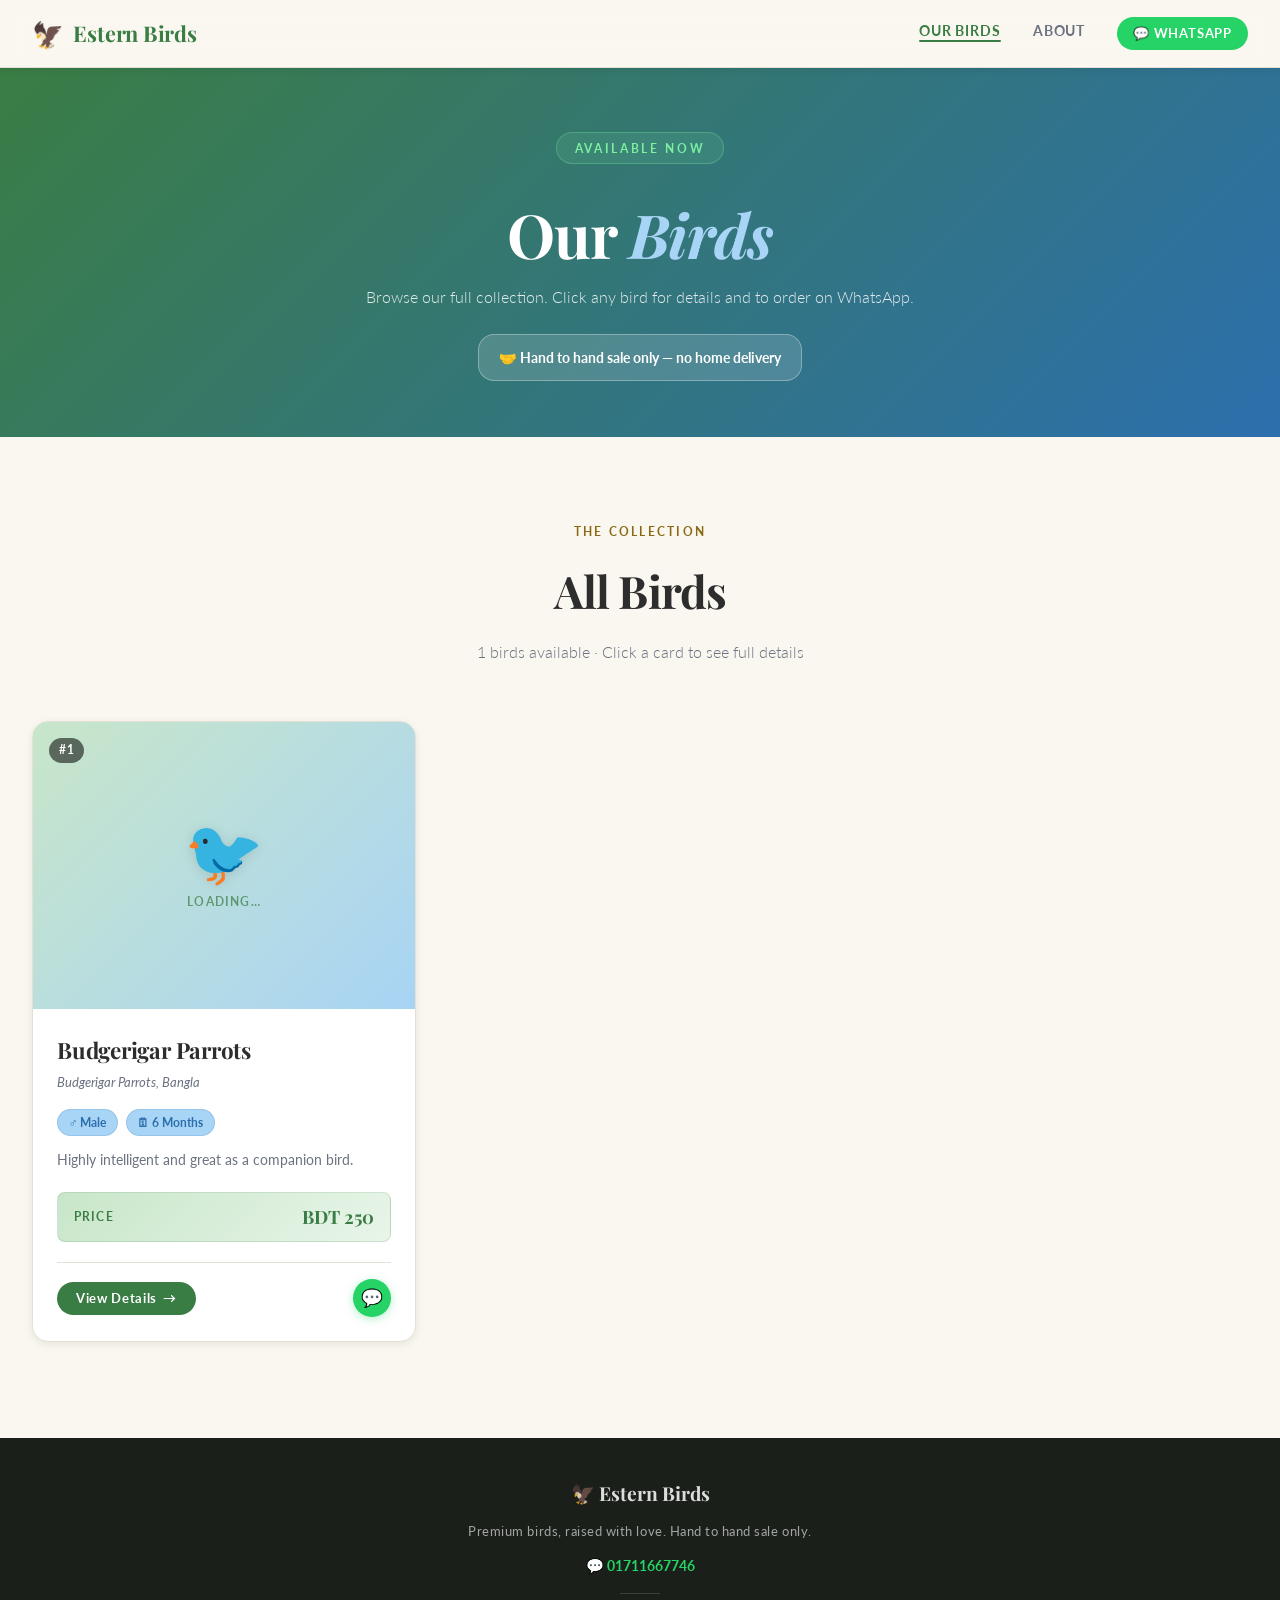
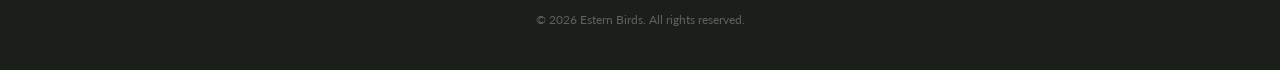
==== commit d6a577fe: "final cleanup — remove unused CSS, fix responsive overrides, fix optimizeUrl, clean bat files" ====
--- a/birds.html
+++ b/birds.html
@@ -86,15 +86,8 @@
   <div class="modal-overlay" id="modal-overlay" role="dialog" aria-modal="true"
        aria-labelledby="modal-bird-name" aria-hidden="true">
     <div class="modal">
-      <div class="modal__image-wrap" id="modal-media-wrap">
-        <video class="modal__video" id="modal-video" controls playsinline
-               style="display:none" preload="none">
-          Your browser does not support video.
-        </video>
-        <img class="modal__image" id="modal-image" src="" alt="" style="display:none" />
-        <div class="modal__placeholder" id="modal-placeholder" aria-hidden="true"></div>
-        <button class="modal__close" id="modal-close" aria-label="Close bird details">✕</button>
-      </div>
+      <!-- media area rebuilt by JS on each open -->
+      <div class="modal__image-wrap" id="modal-media-wrap"></div>
       <div class="modal__body">
         <div class="modal__id" id="modal-id"></div>
         <h2 class="modal__name" id="modal-bird-name"></h2>
--- a/styles.css
+++ b/styles.css
@@ -6,11 +6,9 @@
 
 /* ---------- CSS Custom Properties ---------- */
 :root {
-  --color-sky:        #5b9bd5;
   --color-sky-light:  #a8d4f5;
   --color-sky-dark:   #2c6fad;
   --color-forest:     #3a7d44;
-  --color-forest-mid: #5aaa68;
   --color-forest-light: #c8e6c9;
   --color-earth:      #8b6914;
   --color-earth-light:#f5e6c8;
@@ -24,7 +22,6 @@
   --font-body:    'Lato', 'Helvetica Neue', Arial, sans-serif;
 
   --shadow-sm:  0 2px 8px rgba(0,0,0,0.08);
-  --shadow-md:  0 6px 24px rgba(0,0,0,0.12);
   --shadow-lg:  0 16px 48px rgba(0,0,0,0.18);
   --radius-sm:  8px;
   --radius-md:  16px;
@@ -60,19 +57,6 @@
 a {
   color: inherit;
   text-decoration: none;
-}
-
-/* ---------- Static Background (no animation = faster paint) ---------- */
-body::before {
-  content: '';
-  position: fixed;
-  inset: 0;
-  z-index: -1;
-  background:
-    radial-gradient(ellipse 80% 60% at 20% 10%, rgba(91,155,213,0.10) 0%, transparent 60%),
-    radial-gradient(ellipse 60% 50% at 80% 90%, rgba(58,125,68,0.08) 0%, transparent 55%),
-    radial-gradient(ellipse 50% 40% at 60% 40%, rgba(245,230,200,0.15) 0%, transparent 50%);
-  will-change: auto;
 }
 
 /* ---------- Navigation ---------- */
@@ -237,21 +221,6 @@
   padding: 0.5rem 1rem;
 }
 
-/* ---------- Hero Notice ---------- */
-.hero__notice {
-  display: inline-flex;
-  align-items: center;
-  gap: 0.6rem;
-  background: var(--color-forest-light);
-  border: 1px solid rgba(58,125,68,0.25);
-  color: var(--color-forest);
-  font-size: 0.88rem;
-  font-weight: 700;
-  padding: 0.55rem 1.25rem;
-  border-radius: 100px;
-  margin-bottom: 2rem;
-}
-
 /* ---------- Featured Section ---------- */
 .featured {
   padding: 5rem 2rem 4rem;
@@ -356,18 +325,106 @@
   .how__step { max-width: 100%; }
 }
 
-/* ---------- Hero ---------- */
+/* ============================================================
+   HERO — rich animated background with glassmorphism
+   ============================================================ */
 .hero {
   position: relative;
+  min-height: 100vh;
   display: flex;
   flex-direction: column;
   align-items: center;
   justify-content: center;
   text-align: center;
-  padding: 7rem 2rem 6rem;
+  padding: 6rem 2rem 5rem;
   overflow: hidden;
-}
-
+  /* Deep nature gradient */
+  background:
+    linear-gradient(160deg,
+      #0a2e1a 0%,
+      #0d3d24 30%,
+      #0e4a2e 55%,
+      #0a3340 80%,
+      #061e2e 100%);
+}
+
+/* ---------- Orbs (large glowing blobs) ---------- */
+.hero__orbs {
+  position: absolute;
+  inset: 0;
+  pointer-events: none;
+  overflow: hidden;
+}
+
+.hero__orb {
+  position: absolute;
+  border-radius: 50%;
+  filter: blur(80px);
+  opacity: 0.35;
+}
+
+.hero__orb--1 {
+  width: 600px; height: 600px;
+  background: radial-gradient(circle, #2ecc71 0%, #27ae60 50%, transparent 70%);
+  top: -150px; left: -100px;
+  animation: orbFloat1 14s ease-in-out infinite alternate;
+}
+
+.hero__orb--2 {
+  width: 500px; height: 500px;
+  background: radial-gradient(circle, #3498db 0%, #2980b9 50%, transparent 70%);
+  bottom: -100px; right: -80px;
+  animation: orbFloat2 18s ease-in-out infinite alternate;
+}
+
+.hero__orb--3 {
+  width: 350px; height: 350px;
+  background: radial-gradient(circle, #f39c12 0%, #e67e22 50%, transparent 70%);
+  top: 40%; left: 55%;
+  animation: orbFloat3 12s ease-in-out infinite alternate;
+  opacity: 0.18;
+}
+
+@keyframes orbFloat1 {
+  0%   { transform: translate(0, 0) scale(1); }
+  100% { transform: translate(60px, 80px) scale(1.15); }
+}
+@keyframes orbFloat2 {
+  0%   { transform: translate(0, 0) scale(1); }
+  100% { transform: translate(-50px, -60px) scale(1.1); }
+}
+@keyframes orbFloat3 {
+  0%   { transform: translate(0, 0) scale(1); }
+  100% { transform: translate(-40px, 50px) scale(1.2); }
+}
+
+/* ---------- Flying bird silhouettes ---------- */
+.hero__birds {
+  position: absolute;
+  inset: 0;
+  pointer-events: none;
+  overflow: hidden;
+}
+
+.hero__bird {
+  position: absolute;
+  color: rgba(255,255,255,0.12);
+}
+
+.hero__bird--1 { width: 90px;  top: 15%; left: -100px;  animation: flyAcross 18s linear infinite; }
+.hero__bird--2 { width: 60px;  top: 28%; left: -70px;   animation: flyAcross 24s linear 4s infinite; }
+.hero__bird--3 { width: 45px;  top: 55%; left: -60px;   animation: flyAcross 20s linear 9s infinite; }
+.hero__bird--4 { width: 80px;  top: 70%; left: -90px;   animation: flyAcross 16s linear 2s infinite; }
+.hero__bird--5 { width: 55px;  top: 42%; left: -65px;   animation: flyAcross 22s linear 14s infinite; }
+
+@keyframes flyAcross {
+  0%   { transform: translateX(0) translateY(0); opacity: 0; }
+  5%   { opacity: 1; }
+  90%  { opacity: 1; }
+  100% { transform: translateX(calc(100vw + 150px)) translateY(-30px); opacity: 0; }
+}
+
+/* ---------- Floating feathers ---------- */
 .hero__feathers {
   position: absolute;
   inset: 0;
@@ -377,145 +434,217 @@
 
 .hero__feather {
   position: absolute;
-  font-size: 1.4rem;
-  opacity: 0.18;
-  animation: floatFeather linear infinite;
-}
-
-.hero__feather:nth-child(1)  { left: 8%;  top: 15%; animation-duration: 14s; animation-delay: 0s;   font-size: 1.8rem; }
-.hero__feather:nth-child(2)  { left: 22%; top: 70%; animation-duration: 18s; animation-delay: -4s;  font-size: 1.2rem; }
-.hero__feather:nth-child(3)  { left: 40%; top: 10%; animation-duration: 12s; animation-delay: -2s;  font-size: 2rem;   }
-.hero__feather:nth-child(4)  { left: 60%; top: 80%; animation-duration: 16s; animation-delay: -6s;  font-size: 1.5rem; }
-.hero__feather:nth-child(5)  { left: 78%; top: 20%; animation-duration: 20s; animation-delay: -8s;  font-size: 1.1rem; }
-.hero__feather:nth-child(6)  { left: 90%; top: 55%; animation-duration: 15s; animation-delay: -3s;  font-size: 1.7rem; }
-.hero__feather:nth-child(7)  { left: 5%;  top: 50%; animation-duration: 22s; animation-delay: -10s; font-size: 1.3rem; }
-.hero__feather:nth-child(8)  { left: 50%; top: 45%; animation-duration: 17s; animation-delay: -5s;  font-size: 0.9rem; }
-
-@keyframes floatFeather {
-  0%   { transform: translateY(0px) rotate(0deg);   opacity: 0.18; }
-  25%  { transform: translateY(-18px) rotate(8deg);  opacity: 0.25; }
-  50%  { transform: translateY(-8px) rotate(-5deg);  opacity: 0.18; }
-  75%  { transform: translateY(-22px) rotate(12deg); opacity: 0.22; }
-  100% { transform: translateY(0px) rotate(0deg);   opacity: 0.18; }
-}
-
+  font-size: 1.3rem;
+  opacity: 0;
+  animation: featherFall linear infinite;
+}
+
+.hero__feather:nth-child(1) { left: 10%; animation-duration: 12s; animation-delay: 0s;    font-size: 1.6rem; }
+.hero__feather:nth-child(2) { left: 25%; animation-duration: 16s; animation-delay: -3s;   font-size: 1.1rem; }
+.hero__feather:nth-child(3) { left: 42%; animation-duration: 14s; animation-delay: -7s;   font-size: 1.8rem; }
+.hero__feather:nth-child(4) { left: 60%; animation-duration: 18s; animation-delay: -11s;  font-size: 1.0rem; }
+.hero__feather:nth-child(5) { left: 75%; animation-duration: 13s; animation-delay: -5s;   font-size: 1.4rem; }
+.hero__feather:nth-child(6) { left: 88%; animation-duration: 20s; animation-delay: -15s;  font-size: 1.2rem; }
+.hero__feather:nth-child(7) { left: 5%;  animation-duration: 15s; animation-delay: -9s;   font-size: 1.7rem; }
+
+@keyframes featherFall {
+  0%   { transform: translateY(-60px) rotate(0deg);   opacity: 0; }
+  8%   { opacity: 0.5; }
+  85%  { opacity: 0.35; }
+  100% { transform: translateY(110vh) rotate(360deg); opacity: 0; }
+}
+
+/* ---------- Glass card ---------- */
+.hero__glass {
+  position: relative;
+  z-index: 2;
+  background: rgba(255, 255, 255, 0.07);
+  backdrop-filter: blur(20px);
+  -webkit-backdrop-filter: blur(20px);
+  border: 1px solid rgba(255, 255, 255, 0.15);
+  border-radius: 28px;
+  padding: 3.5rem 4rem;
+  max-width: 700px;
+  width: 100%;
+  box-shadow:
+    0 8px 32px rgba(0,0,0,0.35),
+    inset 0 1px 0 rgba(255,255,255,0.15);
+  animation: glassIn 0.9s cubic-bezier(0.22, 1, 0.36, 1) both;
+}
+
+@keyframes glassIn {
+  from { opacity: 0; transform: translateY(40px) scale(0.97); }
+  to   { opacity: 1; transform: translateY(0) scale(1); }
+}
+
+/* ---------- Hero text (all white on dark bg) ---------- */
 .hero__eyebrow {
   display: inline-block;
   font-family: var(--font-body);
-  font-size: 0.8rem;
-  font-weight: 700;
-  letter-spacing: 0.18em;
+  font-size: 0.75rem;
+  font-weight: 700;
+  letter-spacing: 0.22em;
   text-transform: uppercase;
-  color: var(--color-forest);
-  background: var(--color-forest-light);
-  padding: 0.35rem 1rem;
-  border-radius: 100px;
-  margin-bottom: 1.4rem;
+  color: #7defa1;
+  background: rgba(125, 239, 161, 0.12);
+  border: 1px solid rgba(125, 239, 161, 0.3);
+  padding: 0.35rem 1.1rem;
+  border-radius: 100px;
+  margin-bottom: 1.5rem;
+  animation: fadeSlideUp 0.7s 0.3s ease both;
 }
 
 .hero__title {
   font-family: var(--font-heading);
-  font-size: clamp(2.8rem, 7vw, 5.5rem);
-  font-weight: 700;
-  line-height: 1.1;
-  color: var(--color-text);
+  font-size: clamp(3rem, 8vw, 6rem);
+  font-weight: 700;
+  line-height: 1.05;
+  color: #ffffff;
   margin-bottom: 1.2rem;
-  letter-spacing: -0.02em;
+  letter-spacing: -0.03em;
+  animation: fadeSlideUp 0.7s 0.45s ease both;
 }
 
 .hero__title em {
   font-style: italic;
-  color: var(--color-forest);
+  background: linear-gradient(135deg, #7defa1 0%, #38d9a9 50%, #74c0fc 100%);
+  -webkit-background-clip: text;
+  -webkit-text-fill-color: transparent;
+  background-clip: text;
 }
 
 .hero__tagline {
-  font-size: clamp(1rem, 2.5vw, 1.25rem);
-  color: var(--color-text-muted);
-  max-width: 560px;
-  margin-bottom: 2.5rem;
+  font-size: clamp(0.95rem, 2.5vw, 1.15rem);
+  color: rgba(255,255,255,0.72);
+  max-width: 500px;
+  margin: 0 auto 1.8rem;
   font-weight: 300;
-  line-height: 1.7;
-}
-
-.hero__sale-note {
-  display: block;
-  margin-top: 0.75rem;
-  font-size: 0.95rem;
-  font-weight: 700;
-  color: var(--color-forest);
-  background: var(--color-forest-light);
-  padding: 0.4rem 1rem;
-  border-radius: 100px;
-  display: inline-block;
+  line-height: 1.8;
+  animation: fadeSlideUp 0.7s 0.58s ease both;
+}
+
+.hero__notice {
+  display: inline-flex;
+  align-items: center;
+  gap: 0.5rem;
+  background: rgba(255,255,255,0.08);
+  border: 1px solid rgba(255,255,255,0.18);
+  color: rgba(255,255,255,0.85);
+  font-size: 0.82rem;
+  font-weight: 600;
+  padding: 0.5rem 1.2rem;
+  border-radius: 100px;
+  margin-bottom: 2rem;
+  animation: fadeSlideUp 0.7s 0.68s ease both;
 }
 
 .hero__actions {
   display: flex;
-  gap: 1rem;
+  gap: 0.85rem;
   flex-wrap: wrap;
   justify-content: center;
+  animation: fadeSlideUp 0.7s 0.8s ease both;
 }
 
 .hero__cta {
   display: inline-flex;
   align-items: center;
   gap: 0.5rem;
-  background: var(--color-forest);
-  color: var(--color-white);
   font-family: var(--font-body);
   font-size: 0.95rem;
   font-weight: 700;
-  letter-spacing: 0.04em;
+  letter-spacing: 0.02em;
   padding: 0.85rem 2rem;
   border-radius: 100px;
   border: none;
   cursor: pointer;
-  transition: background var(--transition), transform var(--transition), box-shadow var(--transition);
-  box-shadow: 0 4px 16px rgba(58,125,68,0.35);
+  text-decoration: none;
+  transition: transform 0.25s ease, box-shadow 0.25s ease, background 0.25s ease;
+  /* Default — frosted glass */
+  background: rgba(255,255,255,0.92);
+  color: #0d3d24;
+  box-shadow: 0 4px 20px rgba(0,0,0,0.25);
 }
 
 .hero__cta:hover {
-  background: var(--color-sky-dark);
-  transform: translateY(-2px);
-  box-shadow: 0 8px 24px rgba(44,111,173,0.35);
+  transform: translateY(-3px);
+  box-shadow: 0 10px 30px rgba(0,0,0,0.35);
+  background: #ffffff;
 }
 
 .hero__cta--whatsapp {
   background: #25d366;
-  box-shadow: 0 4px 16px rgba(37,211,102,0.35);
+  color: #fff;
+  box-shadow: 0 4px 20px rgba(37,211,102,0.4);
 }
 
 .hero__cta--whatsapp:hover {
-  background: #1ebe5d;
-  box-shadow: 0 8px 24px rgba(37,211,102,0.4);
-}
-
+  background: #20c55c;
+  box-shadow: 0 10px 30px rgba(37,211,102,0.55);
+}
+
+/* ---------- Stats bar ---------- */
 .hero__stats {
-  display: flex;
-  gap: 3rem;
-  margin-top: 4rem;
-  padding-top: 2.5rem;
-  border-top: 1px solid var(--color-border);
+  position: relative;
+  z-index: 2;
+  display: flex;
+  gap: 0;
+  margin-top: 2.5rem;
+  background: rgba(255,255,255,0.07);
+  backdrop-filter: blur(16px);
+  -webkit-backdrop-filter: blur(16px);
+  border: 1px solid rgba(255,255,255,0.12);
+  border-radius: 20px;
+  overflow: hidden;
+  animation: fadeSlideUp 0.7s 1s ease both;
+  box-shadow: 0 4px 24px rgba(0,0,0,0.25);
 }
 
 .hero__stat {
+  flex: 1;
   text-align: center;
-}
+  padding: 1.25rem 2rem;
+  border-right: 1px solid rgba(255,255,255,0.08);
+  transition: background 0.2s;
+}
+
+.hero__stat:last-child { border-right: none; }
+.hero__stat:hover { background: rgba(255,255,255,0.06); }
 
 .hero__stat-number {
   font-family: var(--font-heading);
   font-size: 2rem;
   font-weight: 700;
-  color: var(--color-forest);
+  color: #7defa1;
   line-height: 1;
 }
 
 .hero__stat-label {
-  font-size: 0.8rem;
-  color: var(--color-text-muted);
+  font-size: 0.72rem;
+  color: rgba(255,255,255,0.55);
   text-transform: uppercase;
-  letter-spacing: 0.1em;
-  margin-top: 0.3rem;
+  letter-spacing: 0.12em;
+  margin-top: 0.35rem;
+}
+
+/* ---------- Entrance animations ---------- */
+@keyframes fadeSlideUp {
+  from { opacity: 0; transform: translateY(24px); }
+  to   { opacity: 1; transform: translateY(0); }
+}
+
+/* ---------- Responsive ---------- */
+@media (max-width: 640px) {
+  .hero__glass {
+    padding: 2.5rem 1.75rem;
+    border-radius: 20px;
+  }
+  .hero__stats {
+    flex-direction: column;
+    gap: 0;
+  }
+  .hero__stat { border-right: none; border-bottom: 1px solid rgba(255,255,255,0.08); }
+  .hero__stat:last-child { border-bottom: none; }
 }
 
 /* ---------- Gallery Section ---------- */
@@ -596,10 +725,15 @@
   width: 100%;
   height: 100%;
   object-fit: cover;
-  transition: transform 0.5s cubic-bezier(0.4, 0, 0.2, 1);
-}
-
-.bird-card:hover .bird-card__image {
+  transition: transform 0.5s cubic-bezier(0.4, 0, 0.2, 1), opacity 0.3s ease;
+  opacity: 0.01; /* almost invisible until loaded, avoids flash of broken img icon */
+}
+
+.bird-card__image.is-loaded {
+  opacity: 1;
+}
+
+.bird-card:hover .bird-card__image.is-loaded {
   transform: scale(1.06);
 }
 
@@ -612,6 +746,8 @@
   justify-content: center;
   gap: 0.6rem;
   background: linear-gradient(135deg, var(--color-forest-light) 0%, var(--color-sky-light) 100%);
+  transition: opacity 0.3s ease;
+  z-index: 1;
 }
 
 .bird-card__placeholder-icon {
@@ -680,26 +816,6 @@
   overflow: hidden;
 }
 
-.bird-card__fun-fact {
-  display: flex;
-  gap: 0.5rem;
-  align-items: flex-start;
-  background: var(--color-earth-light);
-  border-left: 3px solid var(--color-earth);
-  border-radius: 0 var(--radius-sm) var(--radius-sm) 0;
-  padding: 0.65rem 0.85rem;
-  margin-bottom: 1.25rem;
-  font-size: 0.8rem;
-  color: var(--color-earth);
-  line-height: 1.5;
-}
-
-.bird-card__fun-fact-icon {
-  flex-shrink: 0;
-  font-size: 0.9rem;
-  margin-top: 0.05rem;
-}
-
 /* ---------- Price Row ---------- */
 .bird-card__price-row {
   display: flex;
@@ -787,11 +903,6 @@
   box-shadow: 0 4px 14px rgba(37,211,102,0.5);
 }
 
-.bird-card__icon {
-  font-size: 1.4rem;
-  line-height: 1;
-}
-
 /* ---------- Loading State ---------- */
 .loading-state {
   grid-column: 1 / -1;
@@ -815,15 +926,6 @@
 
 @keyframes spin {
   to { transform: rotate(360deg); }
-}
-
-/* ---------- Modal Video Player ---------- */
-.modal__video {
-  width: 100%;
-  height: 100%;
-  object-fit: cover;
-  background: #000;
-  display: block;
 }
 
 /* ---------- Bird Card ID ---------- */
@@ -1266,14 +1368,6 @@
     gap: 1.2rem;
   }
 
-  .hero {
-    padding: 5rem 1.5rem 4rem;
-  }
-
-  .hero__stats {
-    gap: 2rem;
-  }
-
   .gallery {
     padding: 3.5rem 1.25rem 4rem;
   }
@@ -1293,12 +1387,6 @@
     display: none;
   }
 
-  .hero__stats {
-    flex-direction: column;
-    gap: 1.2rem;
-    align-items: center;
-  }
-
   .bird-grid {
     grid-template-columns: 1fr;
   }
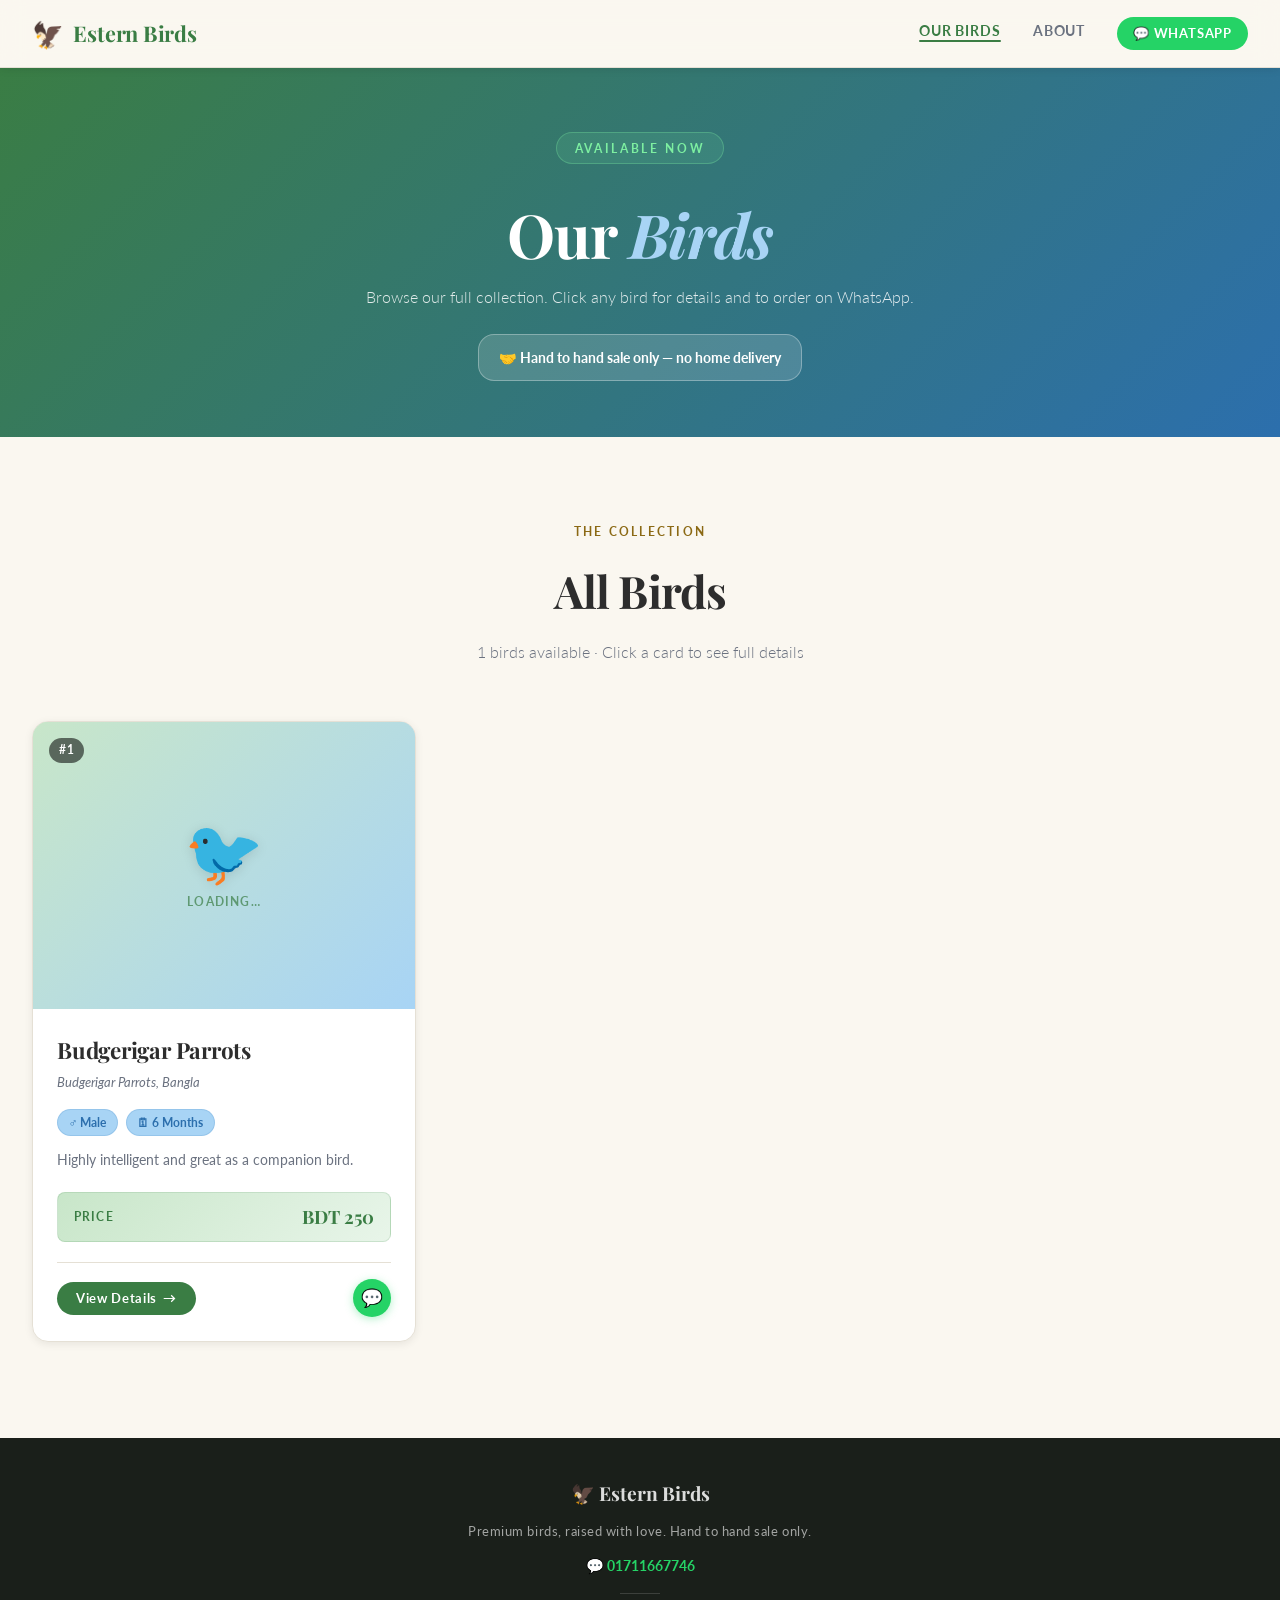
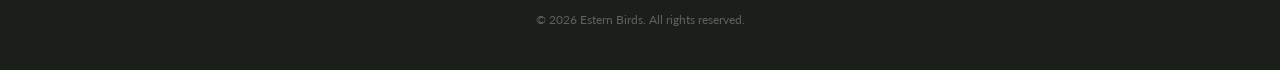
==== commit b22dea12: "Add custom brand-themed SVG favicon to browser tab" ====
--- a/birds.html
+++ b/birds.html
@@ -5,6 +5,7 @@
   <meta name="viewport" content="width=device-width, initial-scale=1.0" />
   <meta name="description" content="Estern Birds — browse all our birds for sale. Hand to hand sale only. Contact us on WhatsApp: 01711667746." />
   <title>Our Birds — Estern Birds</title>
+  <link rel="icon" type="image/svg+xml" href="data:image/svg+xml,%3Csvg xmlns='http://www.w3.org/2000/svg' viewBox='0 0 120 120'%3E%3Ccircle cx='60' cy='60' r='55' fill='%233a7d44' stroke='%23faf7f0' stroke-width='4'/%3E%3Ctext x='60' y='78' font-size='70' text-anchor='middle'%3E🦅%3C/text%3E%3C/svg%3E" />
 
   <link rel="dns-prefetch" href="https://fonts.googleapis.com" />
   <link rel="dns-prefetch" href="https://cdn.jsdelivr.net" />
--- a/styles.css
+++ b/styles.css
@@ -1059,20 +1059,7 @@
   background: linear-gradient(135deg, var(--color-forest-light) 0%, var(--color-sky-light) 100%);
 }
 
-.modal__image {
-  width: 100%;
-  height: 100%;
-  object-fit: cover;
-}
-
-.modal__placeholder {
-  position: absolute;
-  inset: 0;
-  display: flex;
-  align-items: center;
-  justify-content: center;
-  font-size: 6rem;
-}
+/* .modal__image and .modal__placeholder are not used — modal injects inline styles via JS */
 
 .modal__close {
   position: absolute;
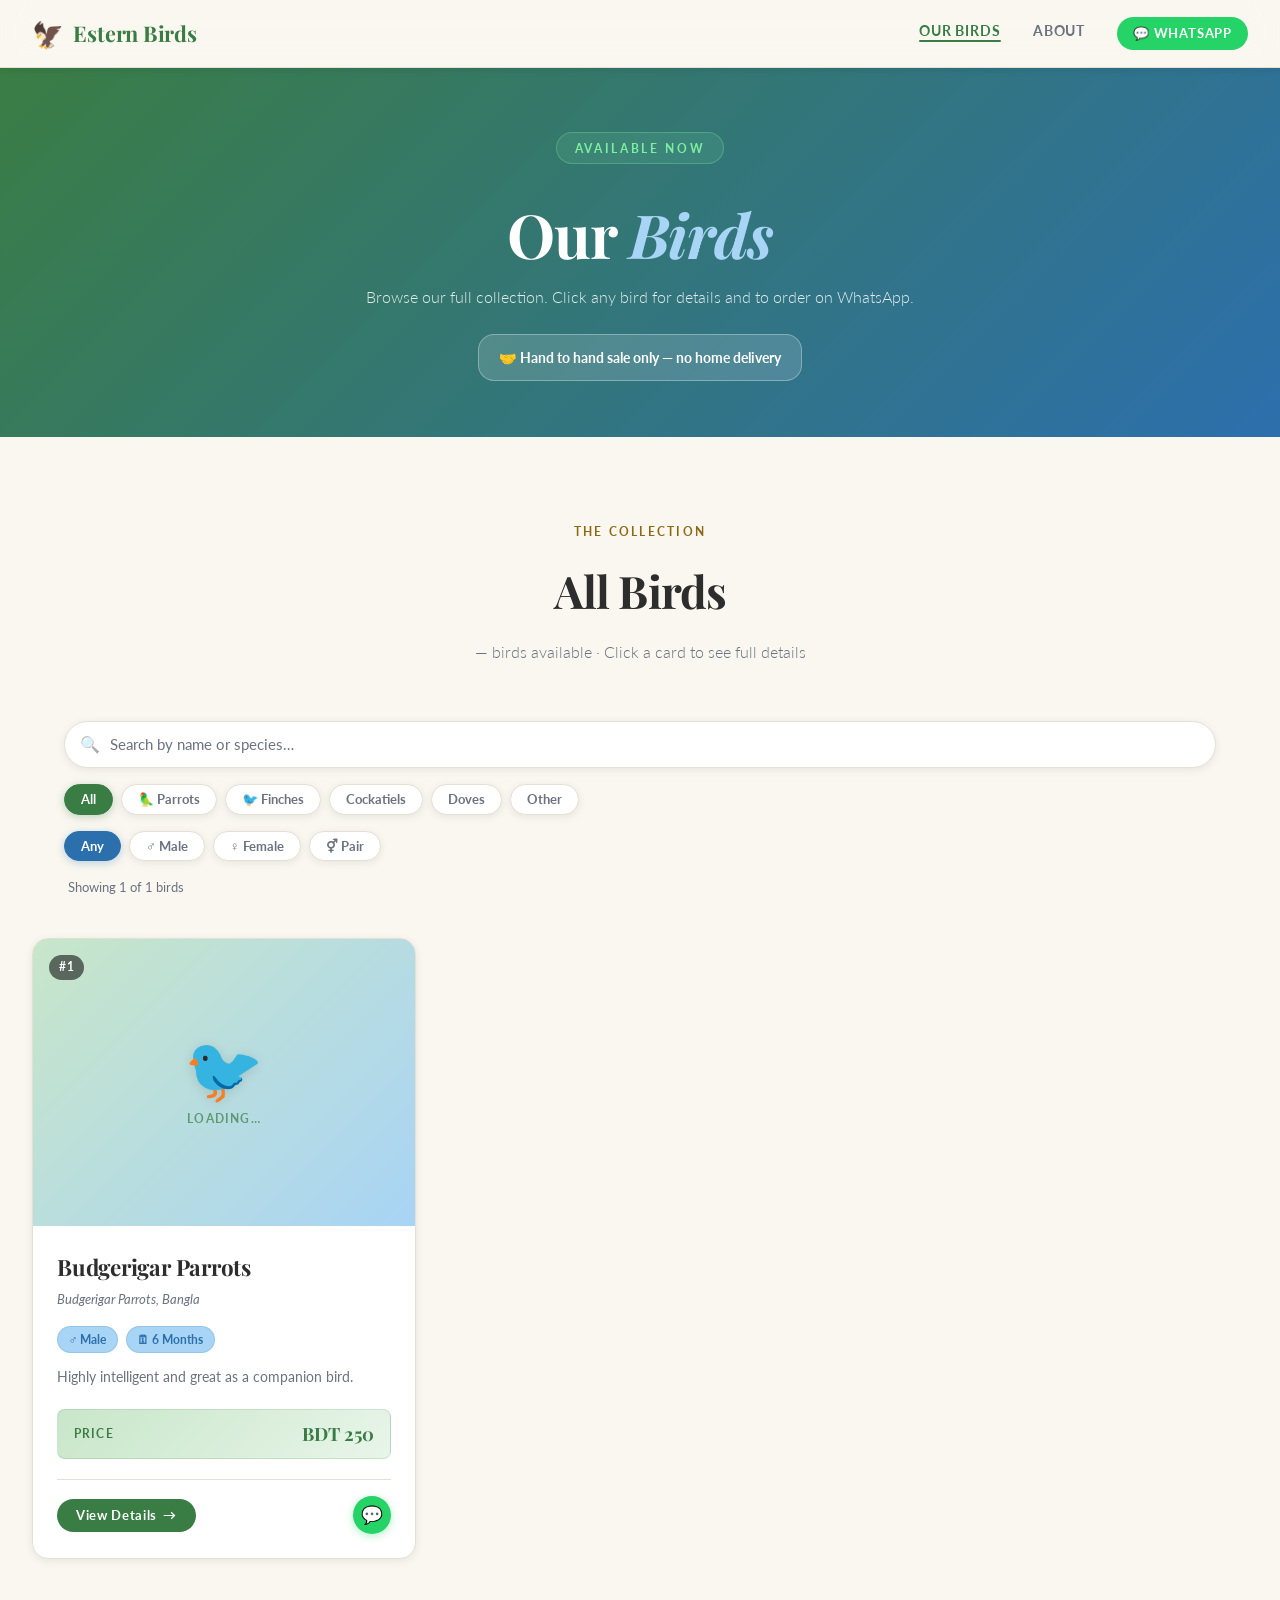
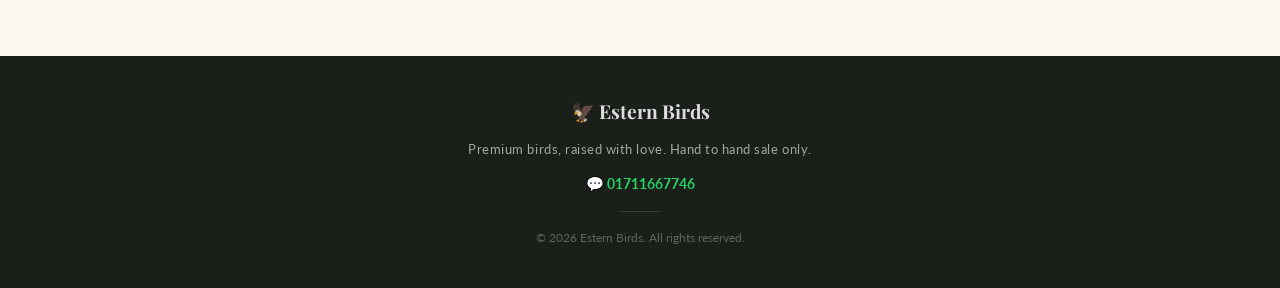
==== commit 60ccbac2: "Implement and optimize Search & Filter on Our Birds page" ====
--- a/birds.html
+++ b/birds.html
@@ -61,12 +61,60 @@
           <span id="stat-count">—</span> birds available · Click a card to see full details
         </p>
       </div>
+
+      <!-- ===== FILTER BAR ===== -->
+      <div class="filters" id="filters" role="search" aria-label="Filter birds">
+
+        <!-- Text search -->
+        <div class="filters__search-wrap">
+          <span class="filters__search-icon" aria-hidden="true">🔍</span>
+          <input
+            class="filters__search"
+            id="filter-search"
+            type="search"
+            placeholder="Search by name or species…"
+            autocomplete="off"
+            aria-label="Search birds"
+          />
+          <button class="filters__search-clear" id="filter-search-clear" aria-label="Clear search" hidden>✕</button>
+        </div>
+
+        <!-- Category chips -->
+        <div class="filters__chips" id="filter-categories" role="group" aria-label="Filter by category">
+          <button class="filters__chip filters__chip--active" data-filter="category" data-value="all">All</button>
+          <button class="filters__chip" data-filter="category" data-value="parrot">🦜 Parrots</button>
+          <button class="filters__chip" data-filter="category" data-value="finch">🐦 Finches</button>
+          <button class="filters__chip" data-filter="category" data-value="cockatiel">Cockatiels</button>
+          <button class="filters__chip" data-filter="category" data-value="dove">Doves</button>
+          <button class="filters__chip" data-filter="category" data-value="other">Other</button>
+        </div>
+
+        <!-- Gender / Age quick filters -->
+        <div class="filters__chips" id="filter-gender" role="group" aria-label="Filter by gender">
+          <button class="filters__chip filters__chip--active filters__chip--secondary" data-filter="gender" data-value="all">Any</button>
+          <button class="filters__chip filters__chip--secondary" data-filter="gender" data-value="Male">♂ Male</button>
+          <button class="filters__chip filters__chip--secondary" data-filter="gender" data-value="Female">♀ Female</button>
+          <button class="filters__chip filters__chip--secondary" data-filter="gender" data-value="Pair">⚥ Pair</button>
+        </div>
+
+        <!-- Result count -->
+        <p class="filters__result-count" id="filter-result-count" aria-live="polite"></p>
+      </div>
+
       <div class="bird-grid" id="bird-grid" role="list" aria-label="Bird collection">
         <div class="loading-state" aria-live="polite">
           <div class="loading-spinner" aria-hidden="true"></div>
           <p>Loading birds…</p>
         </div>
       </div>
+
+      <!-- No results message -->
+      <div class="filters__no-results" id="filter-no-results" hidden>
+        <span>🔍</span>
+        <p>No birds match your filters.</p>
+        <button class="filters__reset" id="filter-reset">Clear all filters</button>
+      </div>
+
     </section>
   </main>
 
--- a/styles.css
+++ b/styles.css
@@ -647,6 +647,177 @@
   .hero__stat:last-child { border-bottom: none; }
 }
 
+/* ---------- Filter Bar ---------- */
+.filters {
+  max-width: 1280px;
+  margin: 0 auto 2.5rem;
+  padding: 0 2rem;
+  display: flex;
+  flex-direction: column;
+  gap: 1rem;
+}
+
+.filters__search-wrap {
+  position: relative;
+  display: flex;
+  align-items: center;
+}
+
+.filters__search-icon {
+  position: absolute;
+  left: 1rem;
+  font-size: 1rem;
+  pointer-events: none;
+  opacity: 0.5;
+}
+
+.filters__search {
+  width: 100%;
+  padding: 0.85rem 3rem 0.85rem 2.8rem;
+  font-family: var(--font-body);
+  font-size: 0.95rem;
+  color: var(--color-text);
+  background: var(--color-white);
+  border: 1.5px solid var(--color-border);
+  border-radius: 100px;
+  outline: none;
+  transition: border-color var(--transition), box-shadow var(--transition);
+  box-shadow: var(--shadow-sm);
+}
+
+.filters__search:focus {
+  border-color: var(--color-forest);
+  box-shadow: 0 0 0 3px rgba(58,125,68,0.15);
+}
+
+.filters__search::placeholder { color: var(--color-text-muted); }
+
+.filters__search-clear {
+  position: absolute;
+  right: 0.75rem;
+  background: none;
+  border: none;
+  cursor: pointer;
+  color: var(--color-text-muted);
+  font-size: 0.9rem;
+  padding: 0.25rem 0.5rem;
+  border-radius: 50%;
+  transition: color var(--transition), background var(--transition);
+}
+
+.filters__search-clear:hover {
+  color: var(--color-text);
+  background: var(--color-border);
+}
+
+.filters__chips {
+  display: flex;
+  flex-wrap: wrap;
+  gap: 0.5rem;
+  align-items: center;
+}
+
+.filters__chip {
+  display: inline-flex;
+  align-items: center;
+  gap: 0.3rem;
+  padding: 0.4rem 1rem;
+  font-family: var(--font-body);
+  font-size: 0.82rem;
+  font-weight: 700;
+  border-radius: 100px;
+  border: 1.5px solid var(--color-border);
+  background: var(--color-white);
+  color: var(--color-text-muted);
+  cursor: pointer;
+  transition: all var(--transition);
+  white-space: nowrap;
+  box-shadow: var(--shadow-sm);
+}
+
+.filters__chip:hover {
+  border-color: var(--color-forest);
+  color: var(--color-forest);
+  background: var(--color-forest-light);
+}
+
+.filters__chip--active {
+  background: var(--color-forest);
+  color: var(--color-white);
+  border-color: var(--color-forest);
+  box-shadow: 0 2px 8px rgba(58,125,68,0.3);
+}
+
+.filters__chip--active:hover {
+  background: var(--color-forest);
+  color: var(--color-white);
+}
+
+/* Secondary chips (gender) — sky blue accent */
+.filters__chip--secondary.filters__chip--active {
+  background: var(--color-sky-dark);
+  border-color: var(--color-sky-dark);
+  box-shadow: 0 2px 8px rgba(44,111,173,0.3);
+}
+
+.filters__chip--secondary:hover {
+  border-color: var(--color-sky-dark);
+  color: var(--color-sky-dark);
+  background: var(--color-sky-light);
+}
+
+.filters__result-count {
+  font-size: 0.82rem;
+  color: var(--color-text-muted);
+  padding-left: 0.25rem;
+}
+
+.filters__no-results {
+  text-align: center;
+  padding: 4rem 2rem;
+  max-width: 1280px;
+  margin: 0 auto;
+}
+
+.filters__no-results span {
+  font-size: 3rem;
+  display: block;
+  margin-bottom: 1rem;
+}
+
+.filters__no-results p {
+  font-size: 1rem;
+  color: var(--color-text-muted);
+  margin-bottom: 1.5rem;
+}
+
+.filters__reset {
+  display: inline-flex;
+  align-items: center;
+  gap: 0.4rem;
+  background: var(--color-forest);
+  color: var(--color-white);
+  font-family: var(--font-body);
+  font-size: 0.88rem;
+  font-weight: 700;
+  padding: 0.6rem 1.4rem;
+  border-radius: 100px;
+  border: none;
+  cursor: pointer;
+  transition: background var(--transition), transform var(--transition);
+}
+
+.filters__reset:hover {
+  background: var(--color-sky-dark);
+  transform: translateY(-1px);
+}
+
+@media (max-width: 600px) {
+  .filters { padding: 0 1rem; }
+  .filters__chips { gap: 0.4rem; }
+  .filters__chip { font-size: 0.78rem; padding: 0.35rem 0.85rem; }
+}
+
 /* ---------- Gallery Section ---------- */
 .gallery {
   padding: 5rem 2rem 6rem;
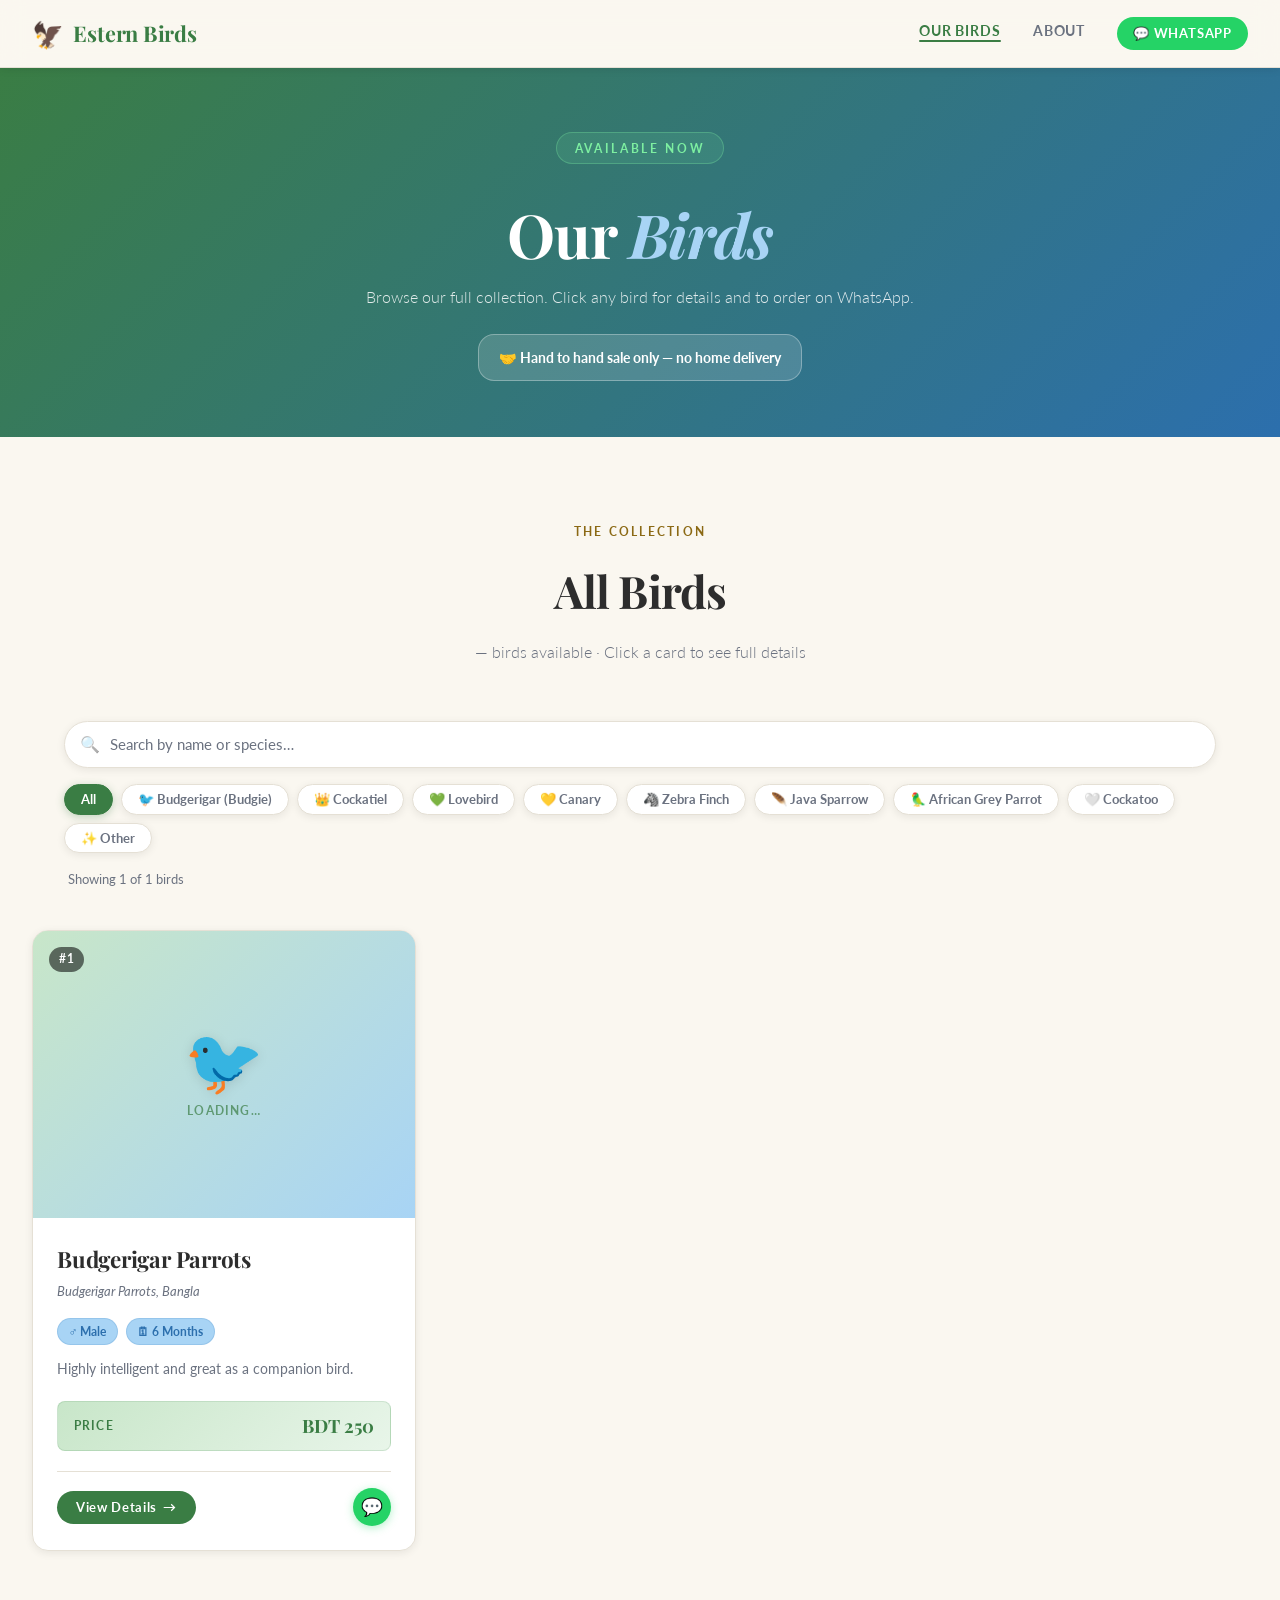
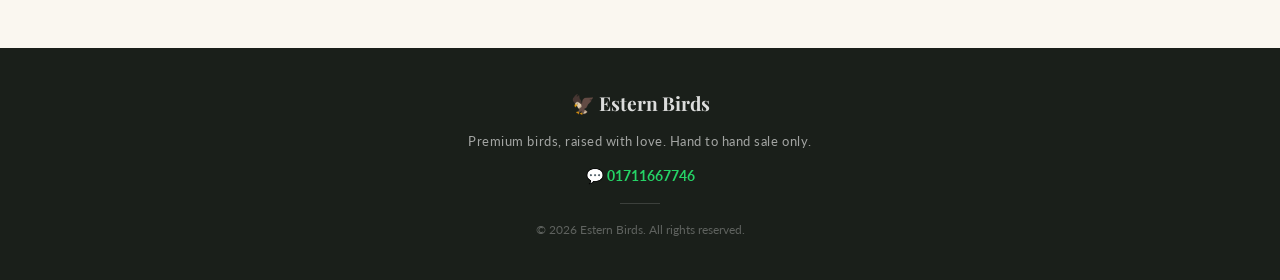
==== commit 40ccbae3: "Update categories filter buttons and remove gender filter" ====
--- a/birds.html
+++ b/birds.html
@@ -82,19 +82,15 @@
         <!-- Category chips -->
         <div class="filters__chips" id="filter-categories" role="group" aria-label="Filter by category">
           <button class="filters__chip filters__chip--active" data-filter="category" data-value="all">All</button>
-          <button class="filters__chip" data-filter="category" data-value="parrot">🦜 Parrots</button>
-          <button class="filters__chip" data-filter="category" data-value="finch">🐦 Finches</button>
-          <button class="filters__chip" data-filter="category" data-value="cockatiel">Cockatiels</button>
-          <button class="filters__chip" data-filter="category" data-value="dove">Doves</button>
-          <button class="filters__chip" data-filter="category" data-value="other">Other</button>
-        </div>
-
-        <!-- Gender / Age quick filters -->
-        <div class="filters__chips" id="filter-gender" role="group" aria-label="Filter by gender">
-          <button class="filters__chip filters__chip--active filters__chip--secondary" data-filter="gender" data-value="all">Any</button>
-          <button class="filters__chip filters__chip--secondary" data-filter="gender" data-value="Male">♂ Male</button>
-          <button class="filters__chip filters__chip--secondary" data-filter="gender" data-value="Female">♀ Female</button>
-          <button class="filters__chip filters__chip--secondary" data-filter="gender" data-value="Pair">⚥ Pair</button>
+          <button class="filters__chip" data-filter="category" data-value="budgerigar">🐦 Budgerigar (Budgie)</button>
+          <button class="filters__chip" data-filter="category" data-value="cockatiel">👑 Cockatiel</button>
+          <button class="filters__chip" data-filter="category" data-value="lovebird">💚 Lovebird</button>
+          <button class="filters__chip" data-filter="category" data-value="canary">💛 Canary</button>
+          <button class="filters__chip" data-filter="category" data-value="zebra_finch">🦓 Zebra Finch</button>
+          <button class="filters__chip" data-filter="category" data-value="java_sparrow">🪶 Java Sparrow</button>
+          <button class="filters__chip" data-filter="category" data-value="african_grey">🦜 African Grey Parrot</button>
+          <button class="filters__chip" data-filter="category" data-value="cockatoo">🤍 Cockatoo</button>
+          <button class="filters__chip" data-filter="category" data-value="other">✨ Other</button>
         </div>
 
         <!-- Result count -->
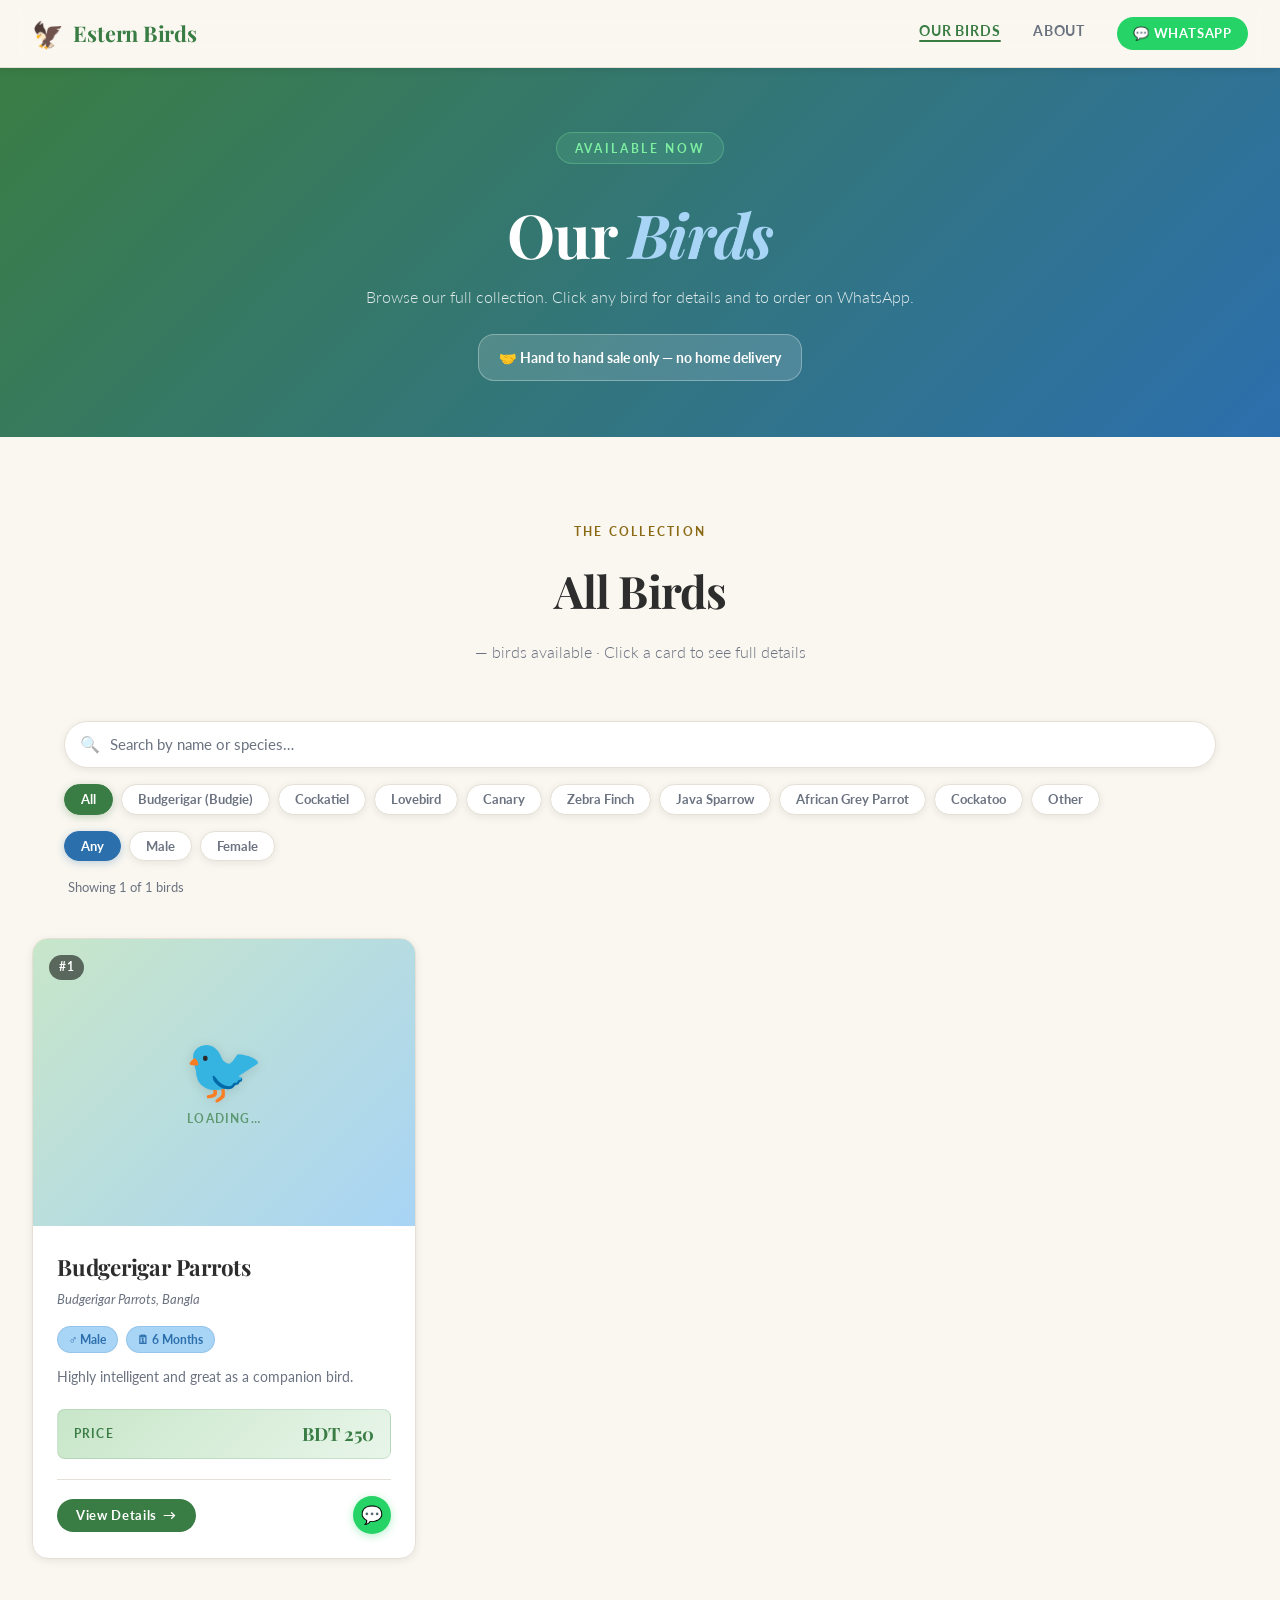
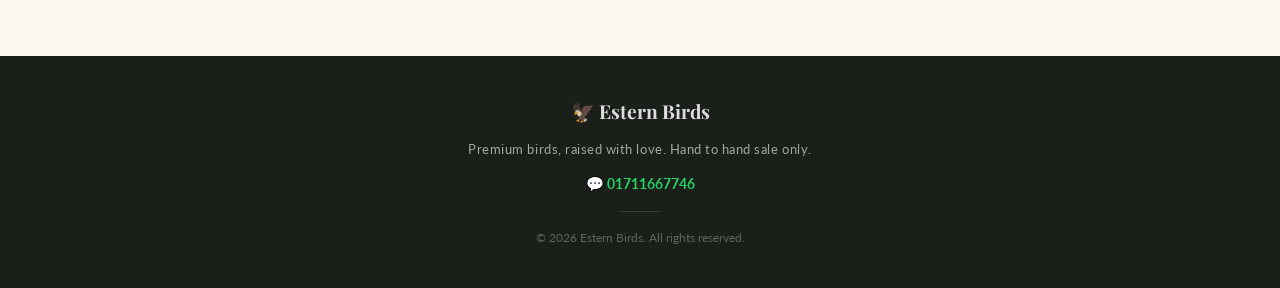
==== commit ce05885f: "Restore Male/Female filters (remove Pair), and remove icons from category filter buttons" ====
--- a/birds.html
+++ b/birds.html
@@ -82,15 +82,22 @@
         <!-- Category chips -->
         <div class="filters__chips" id="filter-categories" role="group" aria-label="Filter by category">
           <button class="filters__chip filters__chip--active" data-filter="category" data-value="all">All</button>
-          <button class="filters__chip" data-filter="category" data-value="budgerigar">🐦 Budgerigar (Budgie)</button>
-          <button class="filters__chip" data-filter="category" data-value="cockatiel">👑 Cockatiel</button>
-          <button class="filters__chip" data-filter="category" data-value="lovebird">💚 Lovebird</button>
-          <button class="filters__chip" data-filter="category" data-value="canary">💛 Canary</button>
-          <button class="filters__chip" data-filter="category" data-value="zebra_finch">🦓 Zebra Finch</button>
-          <button class="filters__chip" data-filter="category" data-value="java_sparrow">🪶 Java Sparrow</button>
-          <button class="filters__chip" data-filter="category" data-value="african_grey">🦜 African Grey Parrot</button>
-          <button class="filters__chip" data-filter="category" data-value="cockatoo">🤍 Cockatoo</button>
-          <button class="filters__chip" data-filter="category" data-value="other">✨ Other</button>
+          <button class="filters__chip" data-filter="category" data-value="budgerigar">Budgerigar (Budgie)</button>
+          <button class="filters__chip" data-filter="category" data-value="cockatiel">Cockatiel</button>
+          <button class="filters__chip" data-filter="category" data-value="lovebird">Lovebird</button>
+          <button class="filters__chip" data-filter="category" data-value="canary">Canary</button>
+          <button class="filters__chip" data-filter="category" data-value="zebra_finch">Zebra Finch</button>
+          <button class="filters__chip" data-filter="category" data-value="java_sparrow">Java Sparrow</button>
+          <button class="filters__chip" data-filter="category" data-value="african_grey">African Grey Parrot</button>
+          <button class="filters__chip" data-filter="category" data-value="cockatoo">Cockatoo</button>
+          <button class="filters__chip" data-filter="category" data-value="other">Other</button>
+        </div>
+
+        <!-- Gender quick filters -->
+        <div class="filters__chips" id="filter-gender" role="group" aria-label="Filter by gender">
+          <button class="filters__chip filters__chip--active filters__chip--secondary" data-filter="gender" data-value="all">Any</button>
+          <button class="filters__chip filters__chip--secondary" data-filter="gender" data-value="Male">Male</button>
+          <button class="filters__chip filters__chip--secondary" data-filter="gender" data-value="Female">Female</button>
         </div>
 
         <!-- Result count -->
